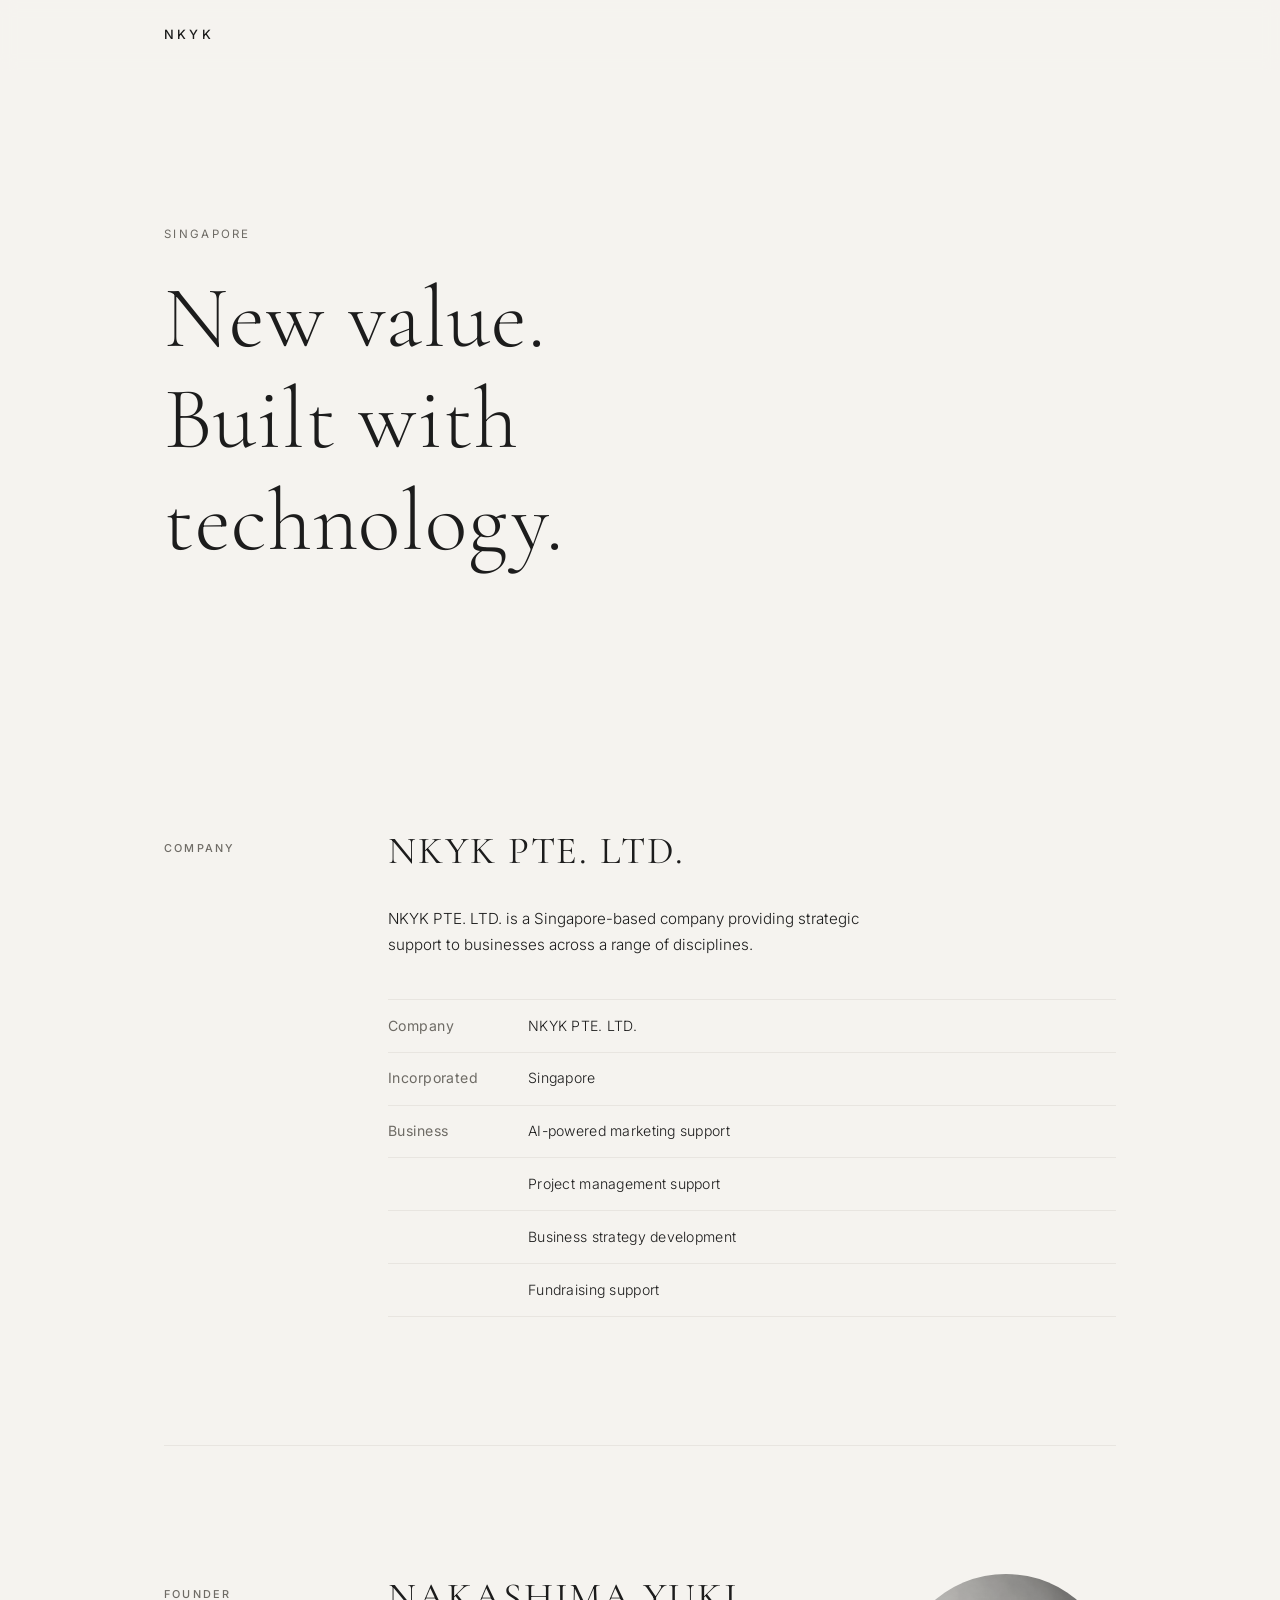
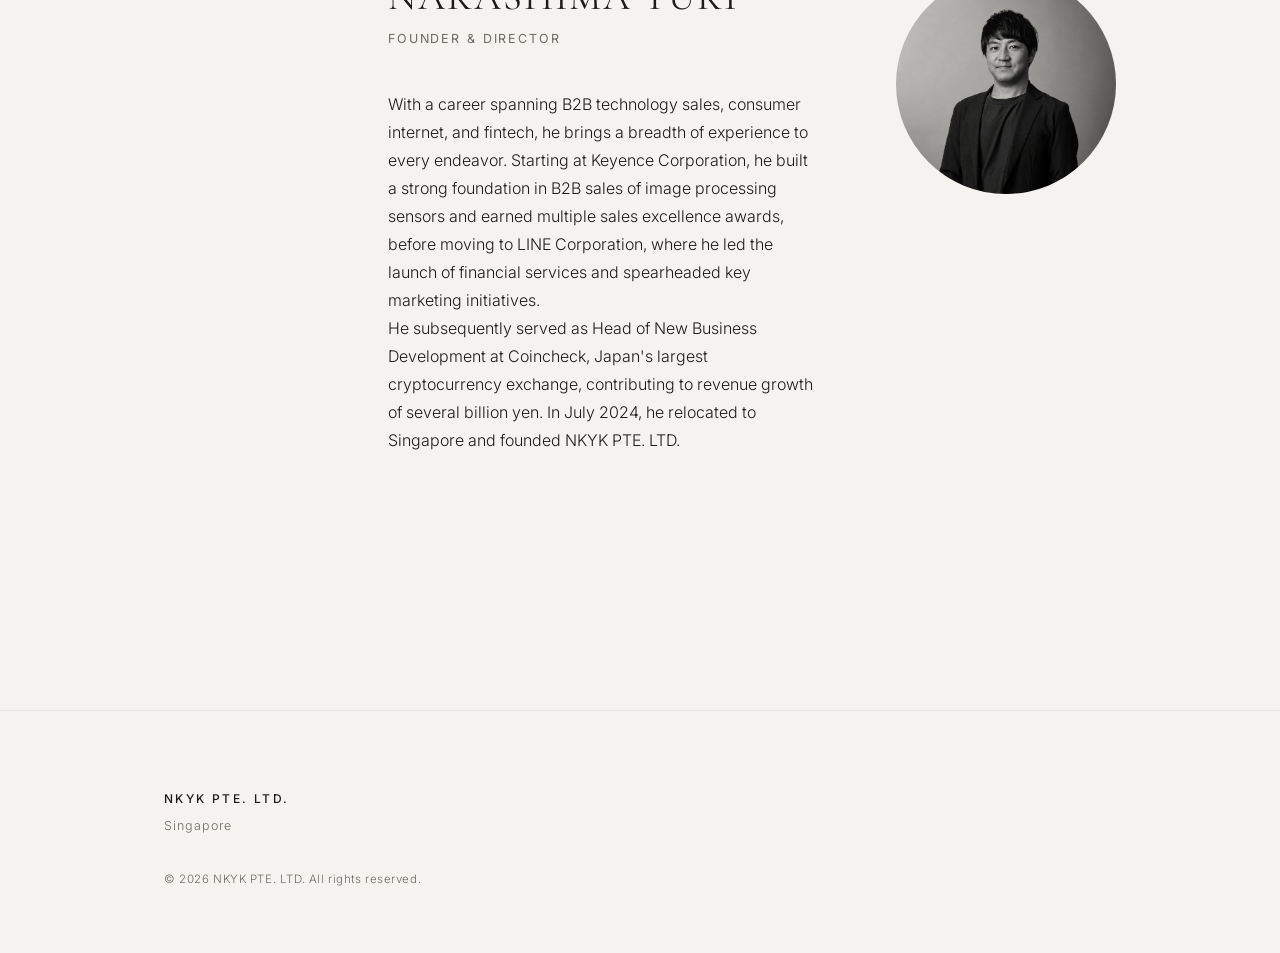
==== index.html @ d9e2cf34 "Add SEO metadata, sitemap, and robots.txt - Improve title tag for search visibility - Add canonical," ====
<!DOCTYPE html>
<html lang="en">
<head>
  <meta charset="UTF-8" />
  <meta name="viewport" content="width=device-width, initial-scale=1.0" />
  <title>NKYK PTE. LTD. | AI-Powered Business Strategy, Singapore</title>
  <meta name="description" content="NKYK PTE. LTD. is a Singapore-based firm offering AI-powered marketing support, business strategy development, project management, and fundraising support." />
  <link rel="canonical" href="https://nkyk.sg/" />

  <!-- Open Graph -->
  <meta property="og:type" content="website" />
  <meta property="og:url" content="https://nkyk.sg/" />
  <meta property="og:title" content="NKYK PTE. LTD. | AI-Powered Business Strategy, Singapore" />
  <meta property="og:description" content="NKYK PTE. LTD. is a Singapore-based firm offering AI-powered marketing support, business strategy development, project management, and fundraising support." />
  <meta property="og:image" content="https://nkyk.sg/images/profile_mono.png" />
  <meta property="og:locale" content="en_SG" />

  <!-- Twitter Card -->
  <meta name="twitter:card" content="summary_large_image" />
  <meta name="twitter:title" content="NKYK PTE. LTD. | AI-Powered Business Strategy, Singapore" />
  <meta name="twitter:description" content="NKYK PTE. LTD. is a Singapore-based firm offering AI-powered marketing support, business strategy development, project management, and fundraising support." />
  <meta name="twitter:image" content="https://nkyk.sg/images/profile_mono.png" />

  <!-- Structured Data -->
  <script type="application/ld+json">
  {
    "@context": "https://schema.org",
    "@type": "Organization",
    "name": "NKYK PTE. LTD.",
    "url": "https://nkyk.sg/",
    "logo": "https://nkyk.sg/favicon.svg",
    "description": "Singapore-based company providing AI-powered marketing support, business strategy development, project management, and fundraising support.",
    "address": {
      "@type": "PostalAddress",
      "addressCountry": "SG"
    },
    "founder": {
      "@type": "Person",
      "name": "Nakashima Yuki"
    }
  }
  </script>

  <link rel="preconnect" href="https://fonts.googleapis.com" />
  <link rel="preconnect" href="https://fonts.gstatic.com" crossorigin />
  <link href="https://fonts.googleapis.com/css2?family=Cormorant+Garamond:ital,wght@0,300;0,400;0,500;1,300;1,400&family=Inter:wght@300;400;500&display=swap" rel="stylesheet" />
  <link rel="icon" type="image/svg+xml" href="favicon.svg" />
  <link rel="stylesheet" href="style.css" />
</head>
<body>

  <!-- Header -->
  <header class="site-header">
    <div class="container">
      <span class="site-logo">NKYK</span>
    </div>
  </header>

  <!-- Hero -->
  <section class="hero">
    <div class="container">
      <p class="hero-label">Singapore</p>
      <h1 class="hero-title">New value.<br>Built with technology.</h1>
    </div>
  </section>

  <!-- Company Section -->
  <section id="company" class="section section--company">
    <div class="container section-inner">
      <div class="section-label-col">
        <span class="section-label">Company</span>
      </div>
      <div class="section-content-col">
        <h2 class="section-heading">NKYK PTE. LTD.</h2>
        <p class="section-body">
          NKYK PTE. LTD. is a Singapore-based company providing strategic support to businesses across a range of disciplines.
        </p>
        <dl class="company-details">
          <div class="detail-row">
            <dt>Company</dt>
            <dd>NKYK PTE. LTD.</dd>
          </div>
          <div class="detail-row">
            <dt>Incorporated</dt>
            <dd>Singapore</dd>
          </div>
          <div class="detail-row">
            <dt>Business</dt>
            <dd>AI-powered marketing support</dd>
          </div>
          <div class="detail-row">
            <dt></dt>
            <dd>Project management support</dd>
          </div>
          <div class="detail-row">
            <dt></dt>
            <dd>Business strategy development</dd>
          </div>
          <div class="detail-row">
            <dt></dt>
            <dd>Fundraising support</dd>
          </div>
        </dl>
      </div>
    </div>
  </section>

  <!-- Divider -->
  <div class="section-divider">
    <div class="container">
      <hr />
    </div>
  </div>

  <!-- Founder Section -->
  <section id="founder" class="section section--founder">
    <div class="container section-inner">
      <div class="section-label-col">
        <span class="section-label">Founder</span>
      </div>
      <div class="section-content-col founder-content">
        <div class="founder-text">
          <h2 class="section-heading">NAKASHIMA YUKI</h2>
          <p class="founder-title">Founder &amp; Director</p>
          <p class="career-bio">
            With a career spanning B2B technology sales, consumer internet, and fintech, he brings a breadth of experience to every endeavor. Starting at Keyence Corporation, he built a strong foundation in B2B sales of image processing sensors and earned multiple sales excellence awards, before moving to LINE Corporation, where he led the launch of financial services and spearheaded key marketing initiatives.
          </p>
          <p class="career-bio">
            He subsequently served as Head of New Business Development at Coincheck, Japan's largest cryptocurrency exchange, contributing to revenue growth of several billion yen. In July 2024, he relocated to Singapore and founded NKYK PTE. LTD.
          </p>
        </div>
        <div class="founder-photo-wrap">
          <img
            src="images/profile_mono.png"
            alt="NAKASHIMA YUKI — Founder &amp; Director, NKYK PTE. LTD."
            class="founder-photo"
            loading="lazy"
          />
        </div>
      </div>
    </div>
  </section>

  <!-- Footer -->
  <footer class="site-footer">
    <div class="container">
      <p class="footer-name">NKYK PTE. LTD.</p>
      <p class="footer-location">Singapore</p>
      <p class="footer-copy">&copy; 2026 NKYK PTE. LTD. All rights reserved.</p>
    </div>
  </footer>

</body>
</html>
---- style.css ----
/* =========================================
   NKYK Corporate Site — style.css
   Brand: Aesop × Muji × Le Labo aesthetic
   ========================================= */

/* --- Reset & Base --- */
*, *::before, *::after {
  box-sizing: border-box;
  margin: 0;
  padding: 0;
}

:root {
  --color-bg:      #F5F3EF;
  --color-text:    #1C1C1C;
  --color-accent:  #C4A882;
  --color-grege:   #E8E5E0;
  --color-muted:   #6E6B65;

  --font-serif:    'Cormorant Garamond', Georgia, serif;
  --font-sans:     'Inter', Helvetica Neue, Arial, sans-serif;

  --max-width:     1080px;
  --gutter:        clamp(1.5rem, 5vw, 4rem);
  --section-gap:   clamp(5rem, 10vw, 9rem);
}

html {
  font-size: 16px;
  scroll-behavior: smooth;
}

body {
  background-color: var(--color-bg);
  color: var(--color-text);
  font-family: var(--font-sans);
  font-weight: 300;
  line-height: 1.75;
  -webkit-font-smoothing: antialiased;
}

/* --- Container --- */
.container {
  width: 100%;
  max-width: var(--max-width);
  margin: 0 auto;
  padding: 0 var(--gutter);
}

/* =========================================
   Header
   ========================================= */
.site-header {
  position: fixed;
  top: 0;
  left: 0;
  width: 100%;
  z-index: 100;
  padding: 1.5rem 0;
  background-color: rgba(245, 243, 239, 0.92);
  backdrop-filter: blur(8px);
  -webkit-backdrop-filter: blur(8px);
  border-bottom: 1px solid transparent;
  transition: border-color 0.3s ease;
}

.site-header .container {
  display: flex;
  align-items: center;
}

.site-logo {
  font-family: var(--font-sans);
  font-size: 0.8rem;
  font-weight: 500;
  letter-spacing: 0.25em;
  text-transform: uppercase;
  color: var(--color-text);
}

/* =========================================
   Hero
   ========================================= */
.hero {
  padding-top: clamp(9rem, 18vw, 14rem);
  padding-bottom: clamp(5rem, 10vw, 9rem);
}

.hero-label {
  font-family: var(--font-sans);
  font-size: 0.72rem;
  font-weight: 400;
  letter-spacing: 0.2em;
  text-transform: uppercase;
  color: var(--color-muted);
  margin-bottom: 1.5rem;
}

.hero-title {
  font-family: var(--font-serif);
  font-size: clamp(2.8rem, 7vw, 5.5rem);
  font-weight: 300;
  line-height: 1.15;
  letter-spacing: 0.01em;
  color: var(--color-text);
  max-width: 14ch;
}

/* =========================================
   Sections — Common
   ========================================= */
.section {
  padding-top: var(--section-gap);
  padding-bottom: var(--section-gap);
}

.section-inner {
  display: grid;
  grid-template-columns: 160px 1fr;
  gap: clamp(2rem, 5vw, 5rem);
  align-items: start;
}

.section-label-col {
  padding-top: 0.25rem;
}

.section-label {
  font-family: var(--font-sans);
  font-size: 0.68rem;
  font-weight: 500;
  letter-spacing: 0.2em;
  text-transform: uppercase;
  color: var(--color-muted);
}

.section-heading {
  font-family: var(--font-serif);
  font-size: clamp(1.6rem, 3.5vw, 2.4rem);
  font-weight: 400;
  letter-spacing: 0.05em;
  line-height: 1.2;
  margin-bottom: 2rem;
}

.section-body {
  font-size: 0.95rem;
  font-weight: 300;
  color: var(--color-text);
  margin-bottom: 1.25rem;
  max-width: 56ch;
}

.section-body strong {
  font-weight: 500;
  letter-spacing: 0.04em;
}

/* =========================================
   Company Section
   ========================================= */
.mission-block {
  margin: 2.5rem 0;
  padding: 2rem 0;
  border-top: 1px solid var(--color-grege);
  border-bottom: 1px solid var(--color-grege);
}

.mission-text {
  font-family: var(--font-serif);
  font-size: clamp(1.25rem, 2.5vw, 1.7rem);
  font-weight: 300;
  font-style: italic;
  line-height: 1.5;
  color: var(--color-text);
}

.company-details {
  margin-top: 2.5rem;
  display: flex;
  flex-direction: column;
  gap: 0;
}

.detail-row {
  display: grid;
  grid-template-columns: 140px 1fr;
  padding: 0.85rem 0;
  border-bottom: 1px solid var(--color-grege);
  font-size: 0.88rem;
}

.detail-row:first-child {
  border-top: 1px solid var(--color-grege);
}

.company-details dt {
  font-weight: 400;
  color: var(--color-muted);
  letter-spacing: 0.03em;
}

.company-details dd {
  font-weight: 300;
  color: var(--color-text);
  letter-spacing: 0.02em;
}

/* =========================================
   Divider
   ========================================= */
.section-divider {
  padding: 0;
}

.section-divider hr {
  border: none;
  border-top: 1px solid var(--color-grege);
}

/* =========================================
   Founder Section
   ========================================= */
.founder-content {
  display: flex;
  gap: clamp(2.5rem, 6vw, 5rem);
  align-items: flex-start;
}

.founder-text {
  flex: 1 1 auto;
  min-width: 0;
}

.founder-title {
  font-size: 0.78rem;
  font-weight: 400;
  letter-spacing: 0.15em;
  text-transform: uppercase;
  color: var(--color-muted);
  margin-bottom: 2.5rem;
  margin-top: -1.5rem;
}

.founder-photo-wrap {
  flex: 0 0 auto;
  width: clamp(140px, 22vw, 220px);
}

.founder-photo {
  width: 100%;
  aspect-ratio: 1 / 1;
  object-fit: cover;
  display: block;
  border-radius: 50%;
  filter: grayscale(100%);
  mix-blend-mode: multiply;
}

/* Career List */
.career-list {
  list-style: none;
  display: flex;
  flex-direction: column;
  gap: 0;
}

.career-list li {
  display: flex;
  flex-direction: column;
  padding: 1.1rem 0;
  border-bottom: 1px solid var(--color-grege);
  gap: 0.3rem;
}

.career-list li:first-child {
  border-top: 1px solid var(--color-grege);
}

.career-company {
  font-family: var(--font-sans);
  font-size: 0.82rem;
  font-weight: 500;
  letter-spacing: 0.06em;
  color: var(--color-text);
}

.career-desc {
  font-size: 0.88rem;
  font-weight: 300;
  color: var(--color-muted);
  line-height: 1.65;
  max-width: 52ch;
}

/* =========================================
   Footer
   ========================================= */
.site-footer {
  margin-top: var(--section-gap);
  padding: clamp(3rem, 6vw, 5rem) 0 clamp(2.5rem, 5vw, 4rem);
  border-top: 1px solid var(--color-grege);
}

.footer-name {
  font-family: var(--font-sans);
  font-size: 0.75rem;
  font-weight: 500;
  letter-spacing: 0.2em;
  text-transform: uppercase;
  color: var(--color-text);
  margin-bottom: 0.4rem;
}

.footer-location {
  font-size: 0.78rem;
  font-weight: 300;
  color: var(--color-muted);
  letter-spacing: 0.08em;
  margin-bottom: 2rem;
}

.footer-copy {
  font-size: 0.72rem;
  font-weight: 300;
  color: var(--color-muted);
  letter-spacing: 0.05em;
}

/* =========================================
   Responsive — Tablet
   ========================================= */
@media (max-width: 768px) {
  .section-inner {
    grid-template-columns: 1fr;
    gap: 1.5rem;
  }

  .section-label-col {
    padding-top: 0;
  }

  .founder-content {
    flex-direction: column-reverse;
    gap: 2rem;
  }

  .founder-photo-wrap {
    width: clamp(100px, 40vw, 160px);
  }

  .detail-row {
    grid-template-columns: 110px 1fr;
  }
}

/* =========================================
   Responsive — Mobile
   ========================================= */
@media (max-width: 480px) {
  .hero-title {
    font-size: clamp(2.2rem, 9vw, 3rem);
  }

  .detail-row {
    grid-template-columns: 1fr;
    gap: 0.15rem;
  }

  .company-details dt {
    font-size: 0.72rem;
    text-transform: uppercase;
    letter-spacing: 0.1em;
    margin-bottom: 0.1rem;
  }

  .founder-title {
    margin-top: -1rem;
    margin-bottom: 2rem;
  }
}
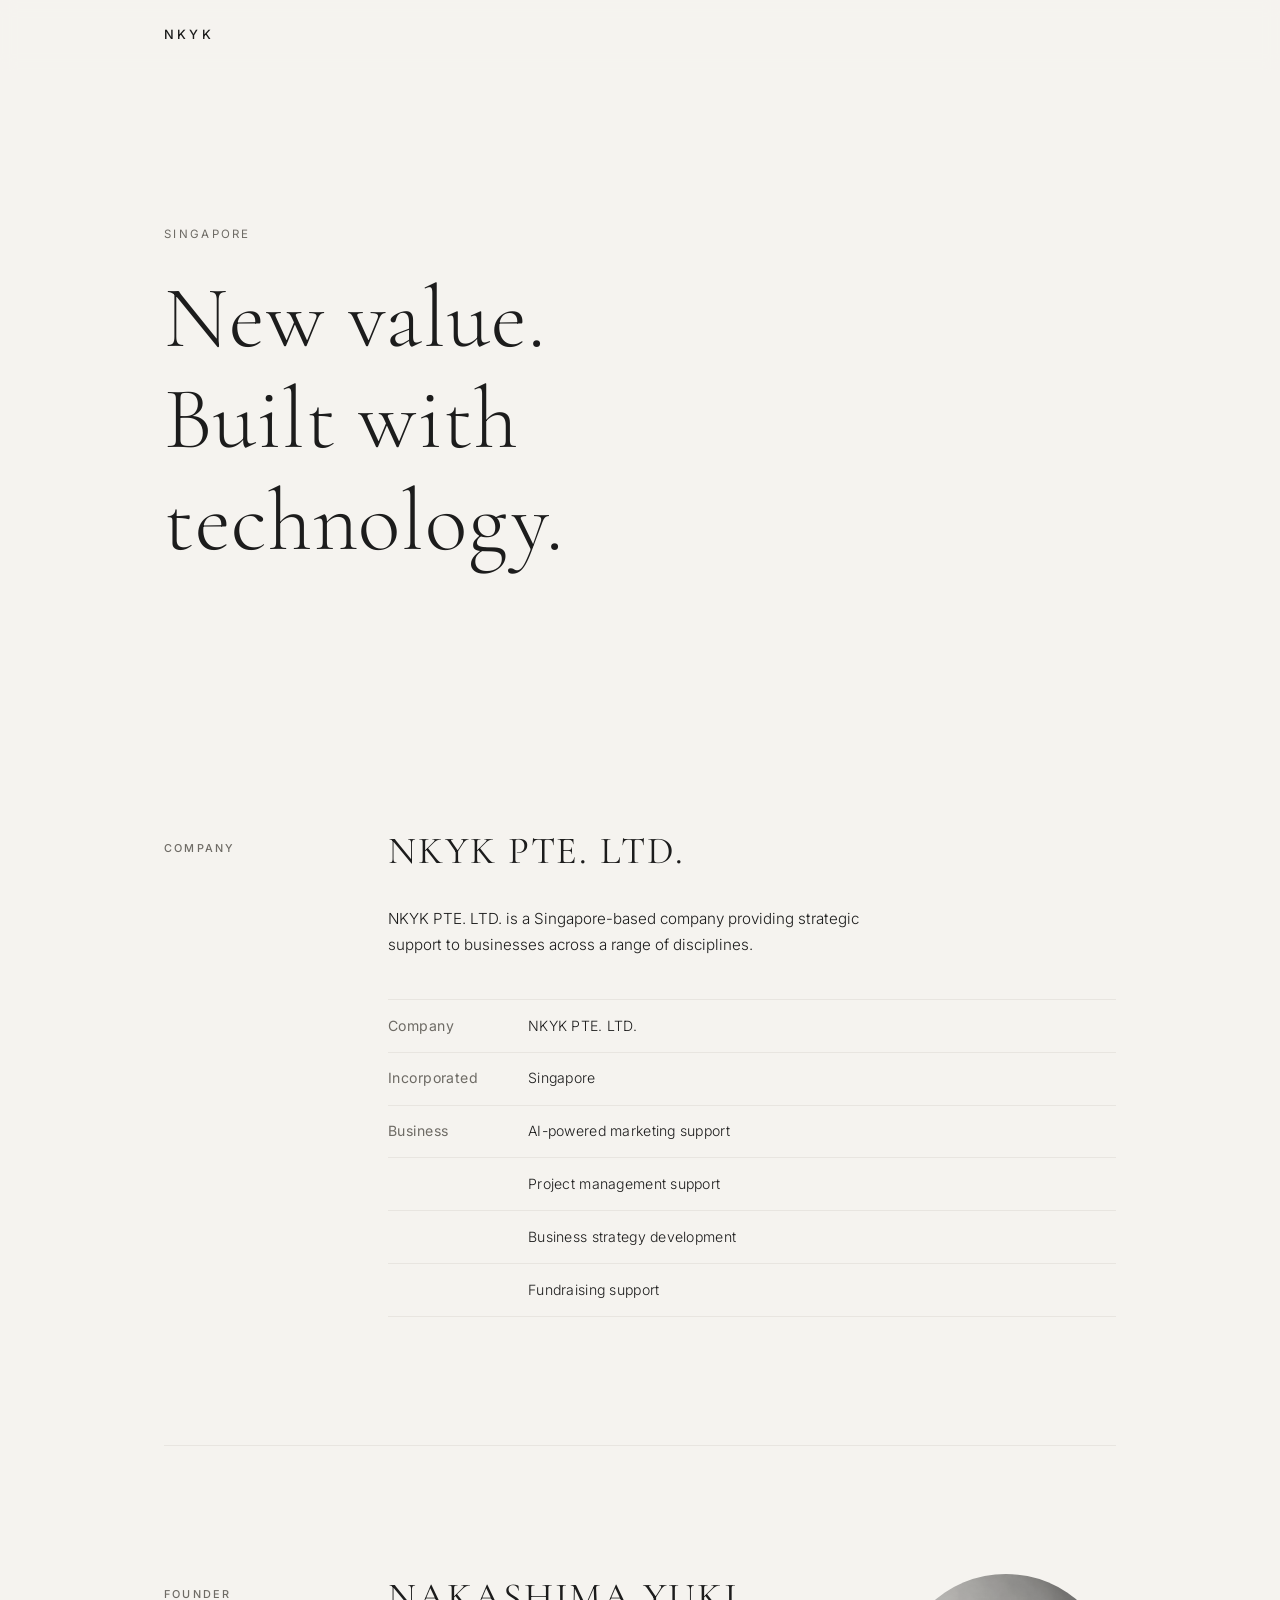
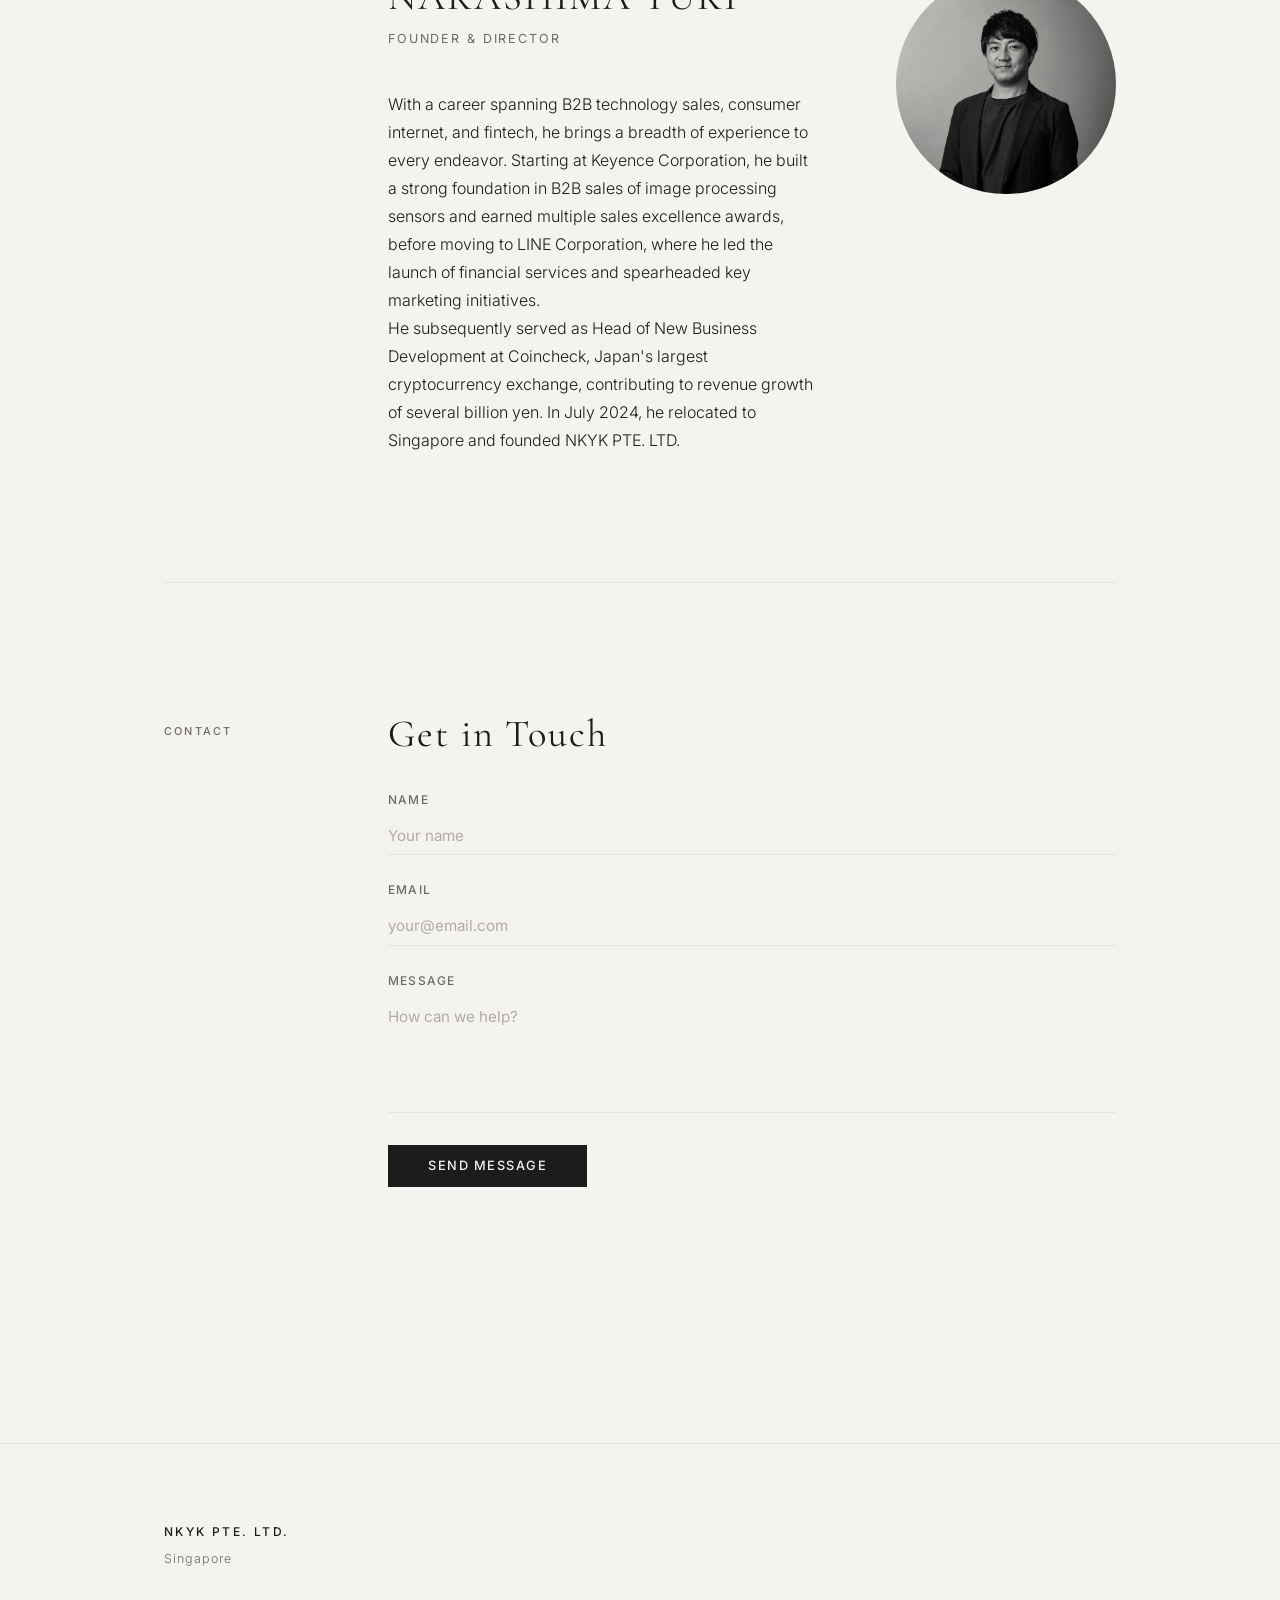
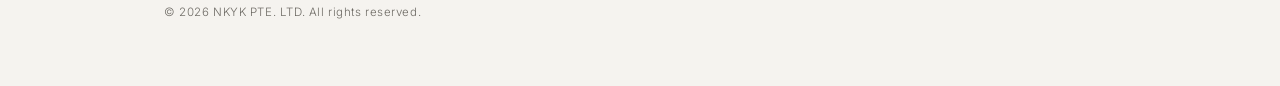
==== commit d63805e4: "Add contact form with Web3Forms integration Co-Authored-By: Claude Sonnet 4.6 <noreply@anthropic.com" ====
--- a/index.html
+++ b/index.html
@@ -141,6 +141,44 @@
     </div>
   </section>
 
+  <!-- Divider -->
+  <div class="section-divider">
+    <div class="container">
+      <hr />
+    </div>
+  </div>
+
+  <!-- Contact Section -->
+  <section id="contact" class="section section--contact">
+    <div class="container section-inner">
+      <div class="section-label-col">
+        <span class="section-label">Contact</span>
+      </div>
+      <div class="section-content-col">
+        <h2 class="section-heading">Get in Touch</h2>
+        <form id="contact-form" action="https://api.web3forms.com/submit" method="POST">
+          <input type="hidden" name="access_key" value="63dbfe44-0f31-4d3d-bdb3-8f10ce371911" />
+          <input type="hidden" name="subject" value="New enquiry from nkyk.sg" />
+          <input type="hidden" name="redirect" value="https://nkyk.sg/?sent=true" />
+          <div class="form-group">
+            <label for="name">Name</label>
+            <input type="text" id="name" name="name" required placeholder="Your name" />
+          </div>
+          <div class="form-group">
+            <label for="email">Email</label>
+            <input type="email" id="email" name="email" required placeholder="your@email.com" />
+          </div>
+          <div class="form-group">
+            <label for="message">Message</label>
+            <textarea id="message" name="message" required rows="5" placeholder="How can we help?"></textarea>
+          </div>
+          <button type="submit" class="form-submit">Send Message</button>
+          <p id="form-success" class="form-success" style="display:none;">Thank you. We will be in touch shortly.</p>
+        </form>
+      </div>
+    </div>
+  </section>
+
   <!-- Footer -->
   <footer class="site-footer">
     <div class="container">
@@ -150,5 +188,17 @@
     </div>
   </footer>
 
+  <script>
+    const form = document.getElementById('contact-form');
+    form.addEventListener('submit', async function(e) {
+      e.preventDefault();
+      const data = new FormData(form);
+      const res = await fetch('https://api.web3forms.com/submit', { method: 'POST', body: data });
+      if (res.ok) {
+        form.reset();
+        document.getElementById('form-success').style.display = 'block';
+      }
+    });
+  </script>
 </body>
 </html>
--- a/style.css
+++ b/style.css
@@ -355,6 +355,77 @@
 }
 
 /* =========================================
+   Contact Form
+   ========================================= */
+.section--contact .form-group {
+  display: flex;
+  flex-direction: column;
+  gap: 0.4rem;
+  margin-bottom: 1.5rem;
+}
+
+.section--contact label {
+  font-family: var(--font-sans);
+  font-size: 0.75rem;
+  font-weight: 500;
+  letter-spacing: 0.1em;
+  text-transform: uppercase;
+  color: var(--color-muted);
+}
+
+.section--contact input,
+.section--contact textarea {
+  background: transparent;
+  border: none;
+  border-bottom: 1px solid var(--color-grege);
+  padding: 0.6rem 0;
+  font-family: var(--font-sans);
+  font-size: 0.95rem;
+  color: var(--color-text);
+  outline: none;
+  transition: border-color 0.2s;
+  width: 100%;
+  resize: none;
+}
+
+.section--contact input::placeholder,
+.section--contact textarea::placeholder {
+  color: #b0aca5;
+}
+
+.section--contact input:focus,
+.section--contact textarea:focus {
+  border-bottom-color: var(--color-accent);
+}
+
+.form-submit {
+  margin-top: 0.5rem;
+  background: var(--color-text);
+  color: var(--color-bg);
+  border: none;
+  padding: 0.85rem 2.5rem;
+  font-family: var(--font-sans);
+  font-size: 0.8rem;
+  font-weight: 500;
+  letter-spacing: 0.12em;
+  text-transform: uppercase;
+  cursor: pointer;
+  transition: background 0.2s, color 0.2s;
+}
+
+.form-submit:hover {
+  background: var(--color-accent);
+  color: #fff;
+}
+
+.form-success {
+  margin-top: 1.2rem;
+  font-family: var(--font-sans);
+  font-size: 0.9rem;
+  color: var(--color-muted);
+}
+
+/* =========================================
    Responsive — Mobile
    ========================================= */
 @media (max-width: 480px) {
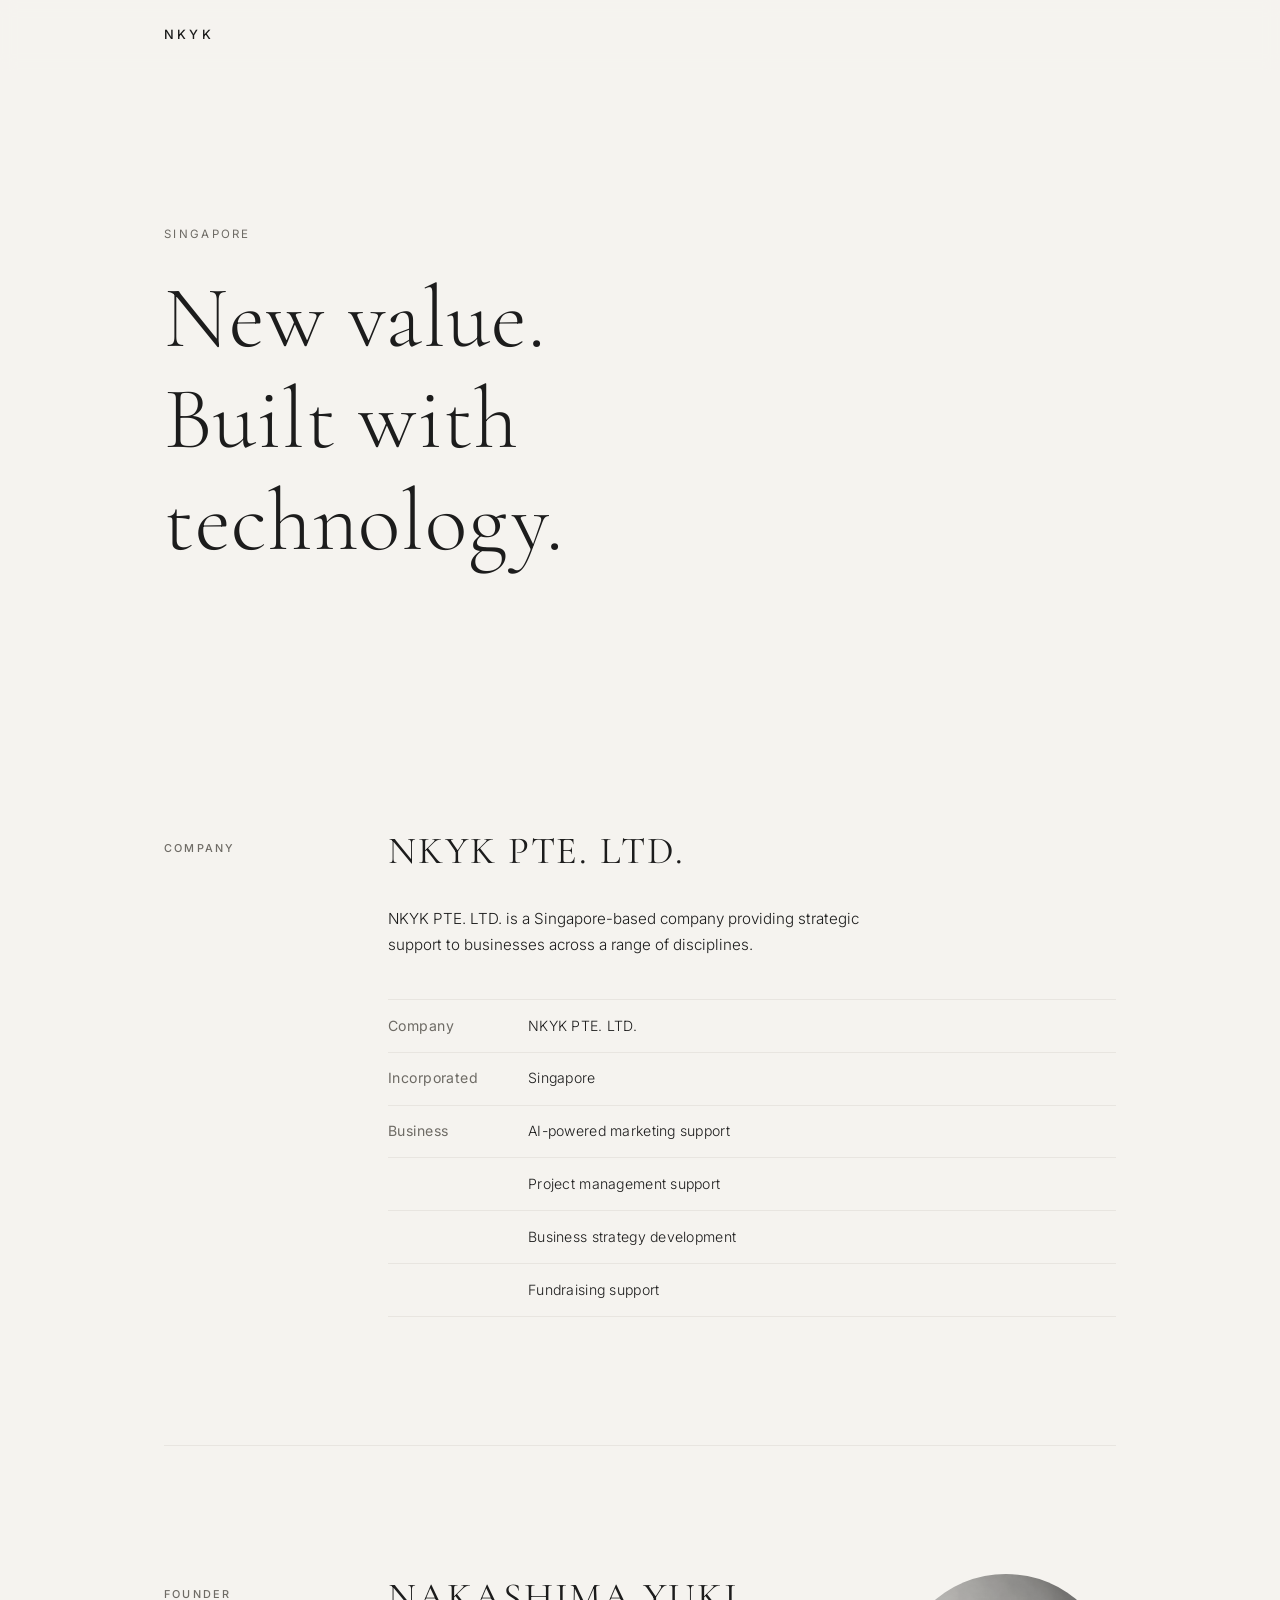
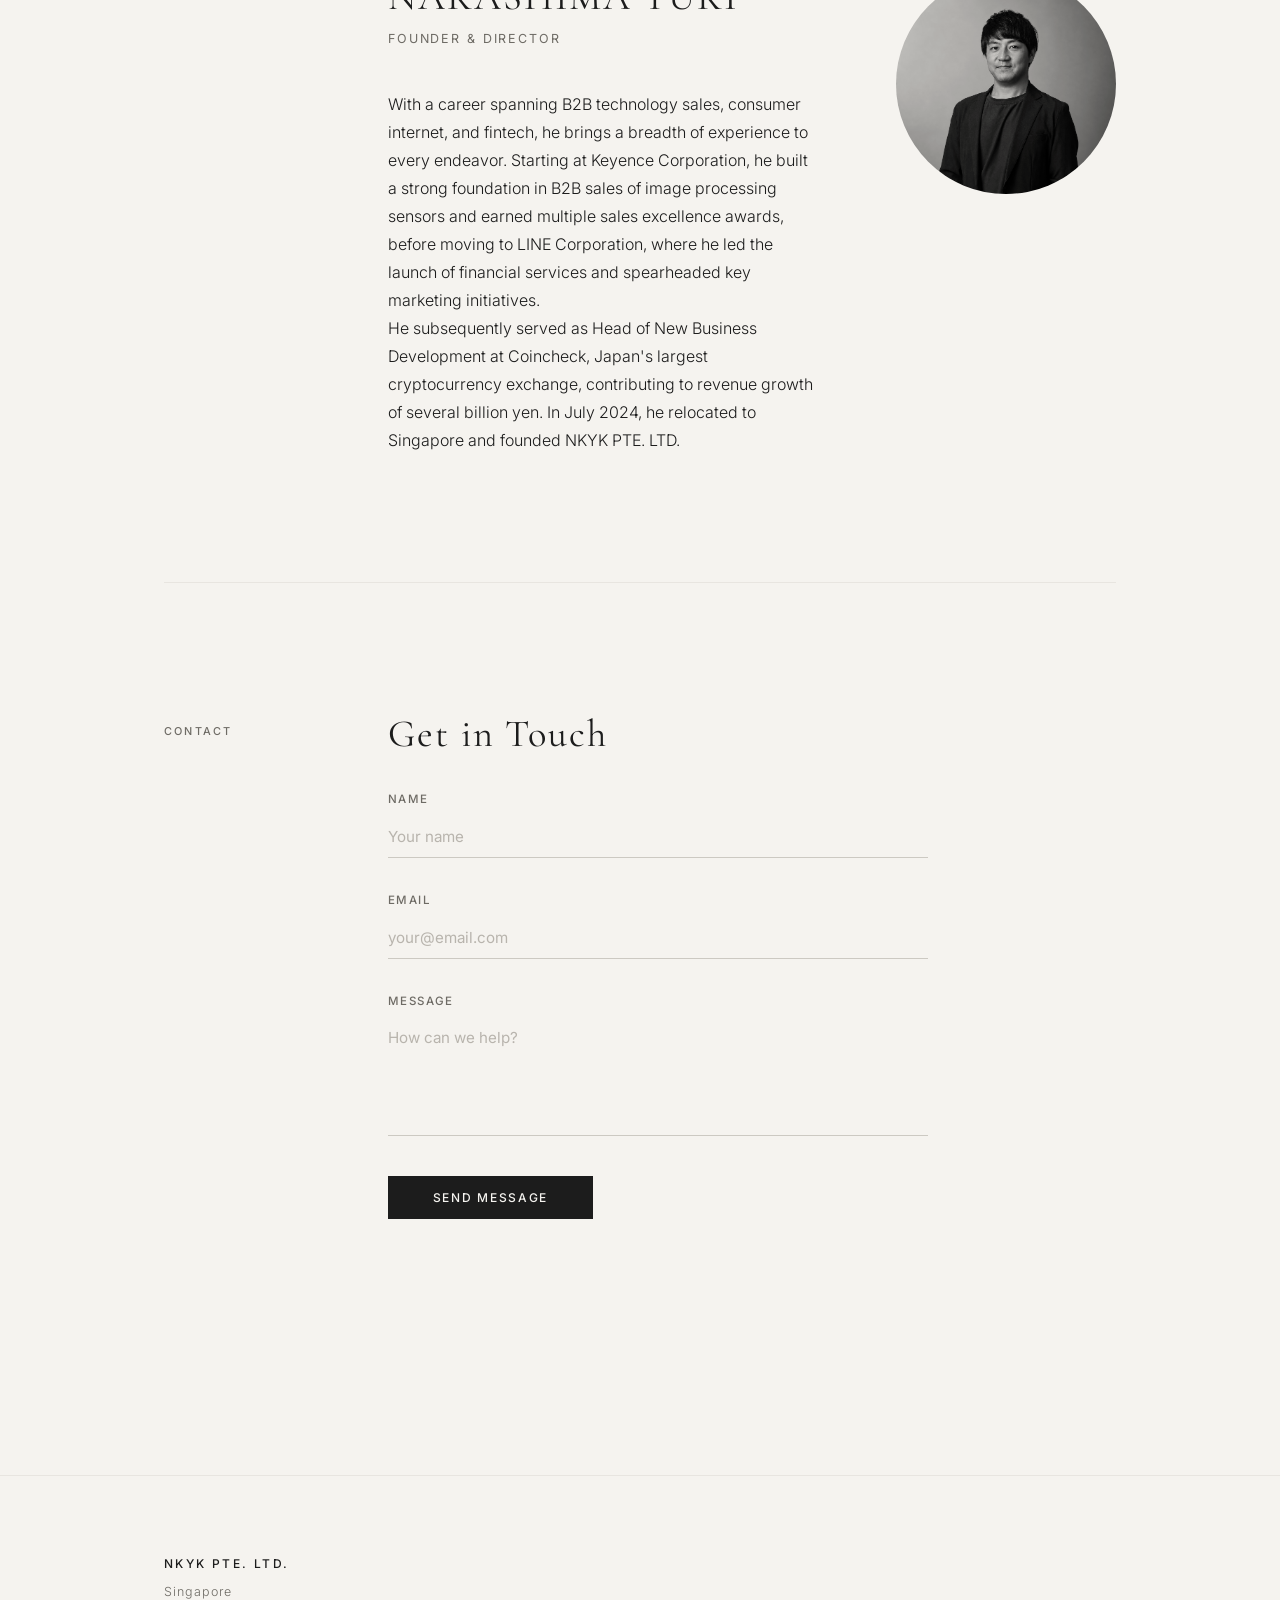
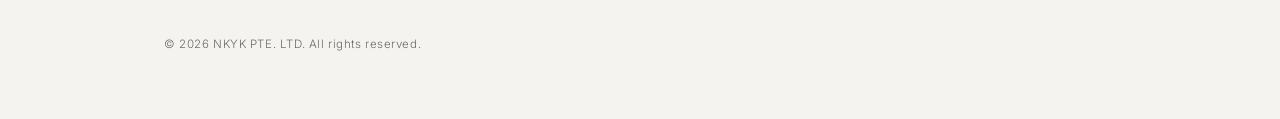
==== commit 1d0b919c: "Improve contact form submission UX - Remove redirect that caused page navigation - Show "Sending…" s" ====
--- a/index.html
+++ b/index.html
@@ -159,7 +159,6 @@
         <form id="contact-form" action="https://api.web3forms.com/submit" method="POST">
           <input type="hidden" name="access_key" value="63dbfe44-0f31-4d3d-bdb3-8f10ce371911" />
           <input type="hidden" name="subject" value="New enquiry from nkyk.sg" />
-          <input type="hidden" name="redirect" value="https://nkyk.sg/?sent=true" />
           <div class="form-group">
             <label for="name">Name</label>
             <input type="text" id="name" name="name" required placeholder="Your name" />
@@ -172,7 +171,7 @@
             <label for="message">Message</label>
             <textarea id="message" name="message" required rows="5" placeholder="How can we help?"></textarea>
           </div>
-          <button type="submit" class="form-submit">Send Message</button>
+          <button type="submit" class="form-submit" id="form-btn">Send Message</button>
           <p id="form-success" class="form-success" style="display:none;">Thank you. We will be in touch shortly.</p>
         </form>
       </div>
@@ -190,13 +189,31 @@
 
   <script>
     const form = document.getElementById('contact-form');
+    const btn  = document.getElementById('form-btn');
+
     form.addEventListener('submit', async function(e) {
       e.preventDefault();
-      const data = new FormData(form);
-      const res = await fetch('https://api.web3forms.com/submit', { method: 'POST', body: data });
-      if (res.ok) {
-        form.reset();
-        document.getElementById('form-success').style.display = 'block';
+      btn.disabled = true;
+      btn.textContent = 'Sending…';
+
+      try {
+        const res = await fetch('https://api.web3forms.com/submit', {
+          method: 'POST',
+          body: new FormData(form)
+        });
+        if (res.ok) {
+          form.reset();
+          btn.style.display = 'none';
+          document.getElementById('form-success').style.display = 'block';
+        } else {
+          btn.textContent = 'Send Message';
+          btn.disabled = false;
+          alert('Something went wrong. Please try again.');
+        }
+      } catch {
+        btn.textContent = 'Send Message';
+        btn.disabled = false;
+        alert('Something went wrong. Please try again.');
       }
     });
   </script>
--- a/style.css
+++ b/style.css
@@ -357,72 +357,89 @@
 /* =========================================
    Contact Form
    ========================================= */
-.section--contact .form-group {
-  display: flex;
-  flex-direction: column;
-  gap: 0.4rem;
-  margin-bottom: 1.5rem;
-}
-
-.section--contact label {
-  font-family: var(--font-sans);
-  font-size: 0.75rem;
-  font-weight: 500;
-  letter-spacing: 0.1em;
-  text-transform: uppercase;
-  color: var(--color-muted);
-}
-
-.section--contact input,
-.section--contact textarea {
+#contact-form {
+  width: 100%;
+  max-width: 540px;
+}
+
+#contact-form .form-group {
+  display: block;
+  margin-bottom: 2rem;
+}
+
+#contact-form label {
+  display: block;
+  font-family: var(--font-sans);
+  font-size: 0.72rem;
+  font-weight: 500;
+  letter-spacing: 0.12em;
+  text-transform: uppercase;
+  color: var(--color-muted);
+  margin-bottom: 0.6rem;
+}
+
+#contact-form input[type="text"],
+#contact-form input[type="email"],
+#contact-form textarea {
+  display: block;
+  width: 100%;
   background: transparent;
   border: none;
-  border-bottom: 1px solid var(--color-grege);
-  padding: 0.6rem 0;
+  border-bottom: 1px solid #ccc9c2;
+  padding: 0.5rem 0 0.7rem;
   font-family: var(--font-sans);
   font-size: 0.95rem;
   color: var(--color-text);
   outline: none;
-  transition: border-color 0.2s;
-  width: 100%;
+  transition: border-color 0.25s;
   resize: none;
-}
-
-.section--contact input::placeholder,
-.section--contact textarea::placeholder {
-  color: #b0aca5;
-}
-
-.section--contact input:focus,
-.section--contact textarea:focus {
+  -webkit-appearance: none;
+  appearance: none;
+  border-radius: 0;
+}
+
+#contact-form input[type="text"]::placeholder,
+#contact-form input[type="email"]::placeholder,
+#contact-form textarea::placeholder {
+  color: #b8b4ad;
+}
+
+#contact-form input[type="text"]:focus,
+#contact-form input[type="email"]:focus,
+#contact-form textarea:focus {
   border-bottom-color: var(--color-accent);
 }
 
 .form-submit {
+  display: inline-block;
   margin-top: 0.5rem;
   background: var(--color-text);
   color: var(--color-bg);
   border: none;
-  padding: 0.85rem 2.5rem;
-  font-family: var(--font-sans);
-  font-size: 0.8rem;
-  font-weight: 500;
-  letter-spacing: 0.12em;
+  padding: 0.9rem 2.8rem;
+  font-family: var(--font-sans);
+  font-size: 0.75rem;
+  font-weight: 500;
+  letter-spacing: 0.14em;
   text-transform: uppercase;
   cursor: pointer;
-  transition: background 0.2s, color 0.2s;
+  transition: background 0.2s;
+  -webkit-appearance: none;
+  appearance: none;
+  border-radius: 0;
 }
 
 .form-submit:hover {
   background: var(--color-accent);
-  color: #fff;
 }
 
 .form-success {
-  margin-top: 1.2rem;
-  font-family: var(--font-sans);
-  font-size: 0.9rem;
-  color: var(--color-muted);
+  display: none;
+  margin-top: 1.4rem;
+  font-family: var(--font-sans);
+  font-size: 0.88rem;
+  color: var(--color-muted);
+  letter-spacing: 0.03em;
 }
 
 /* =========================================
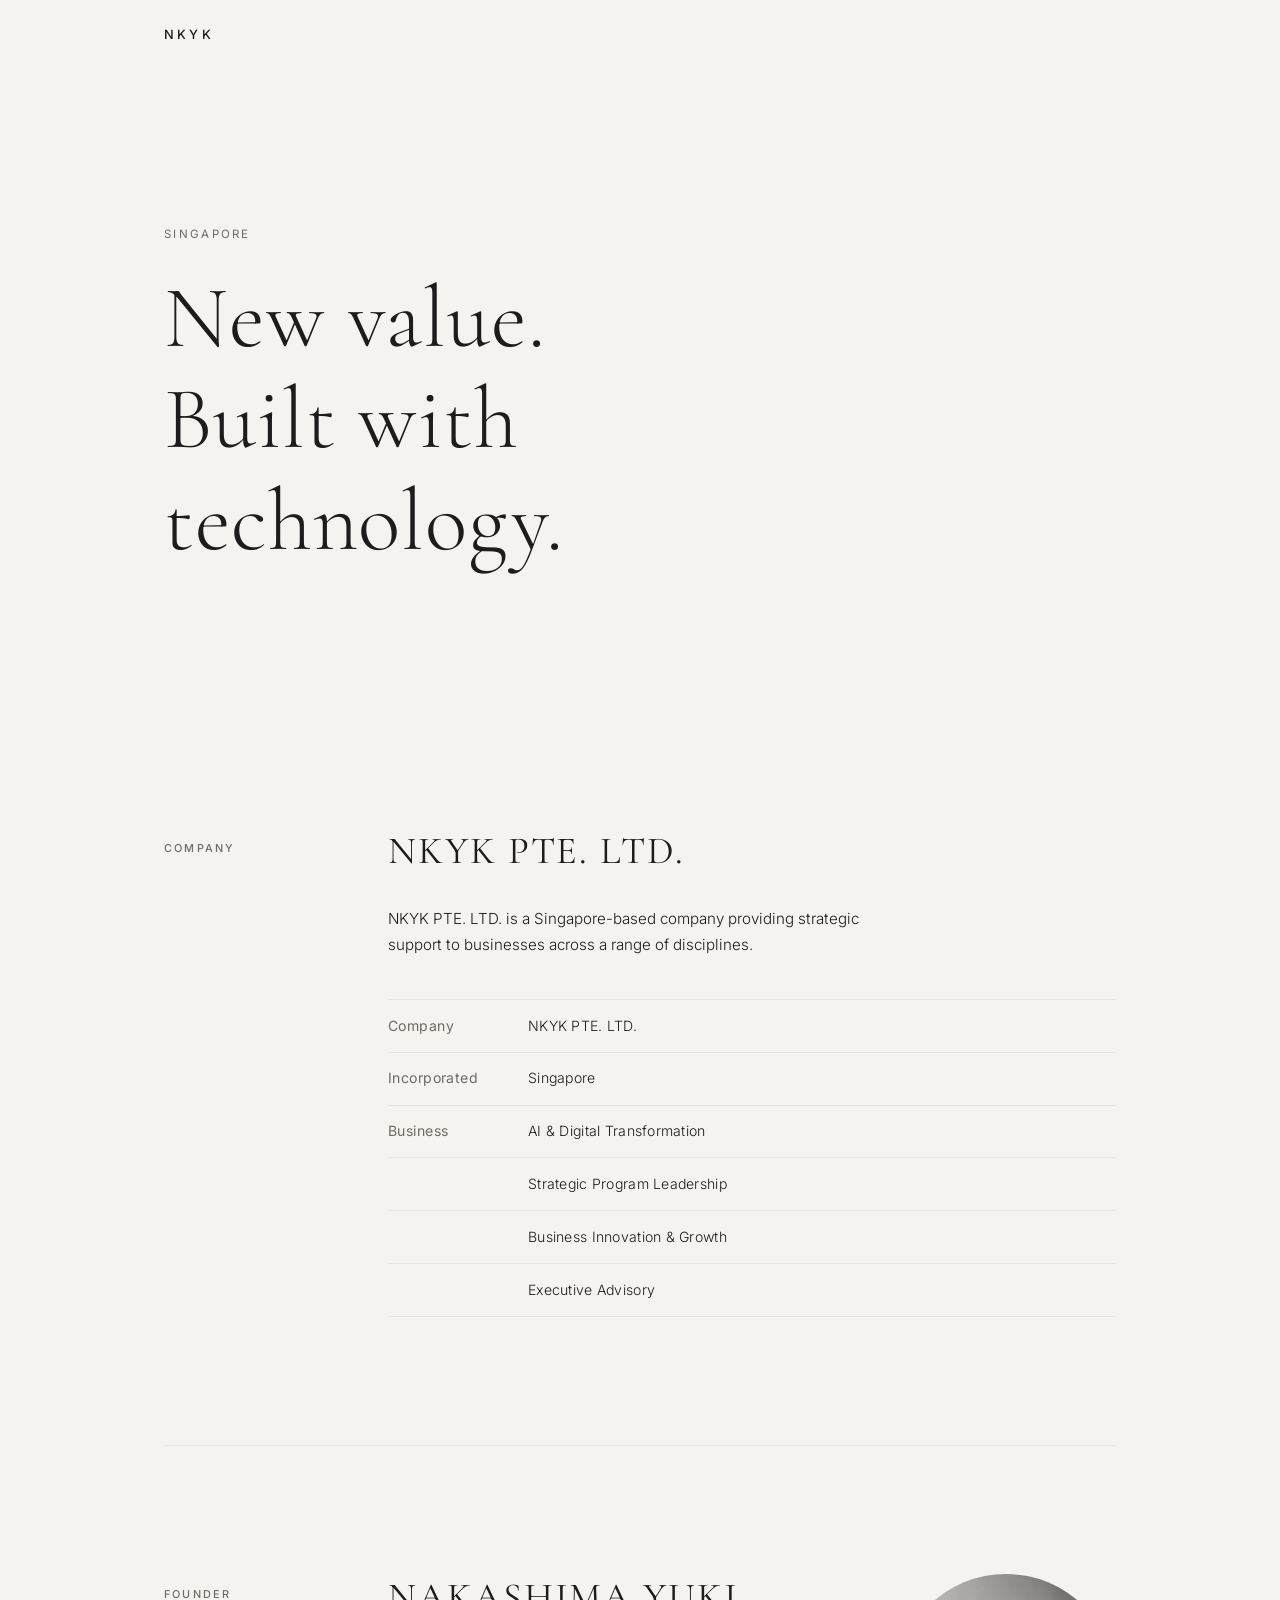
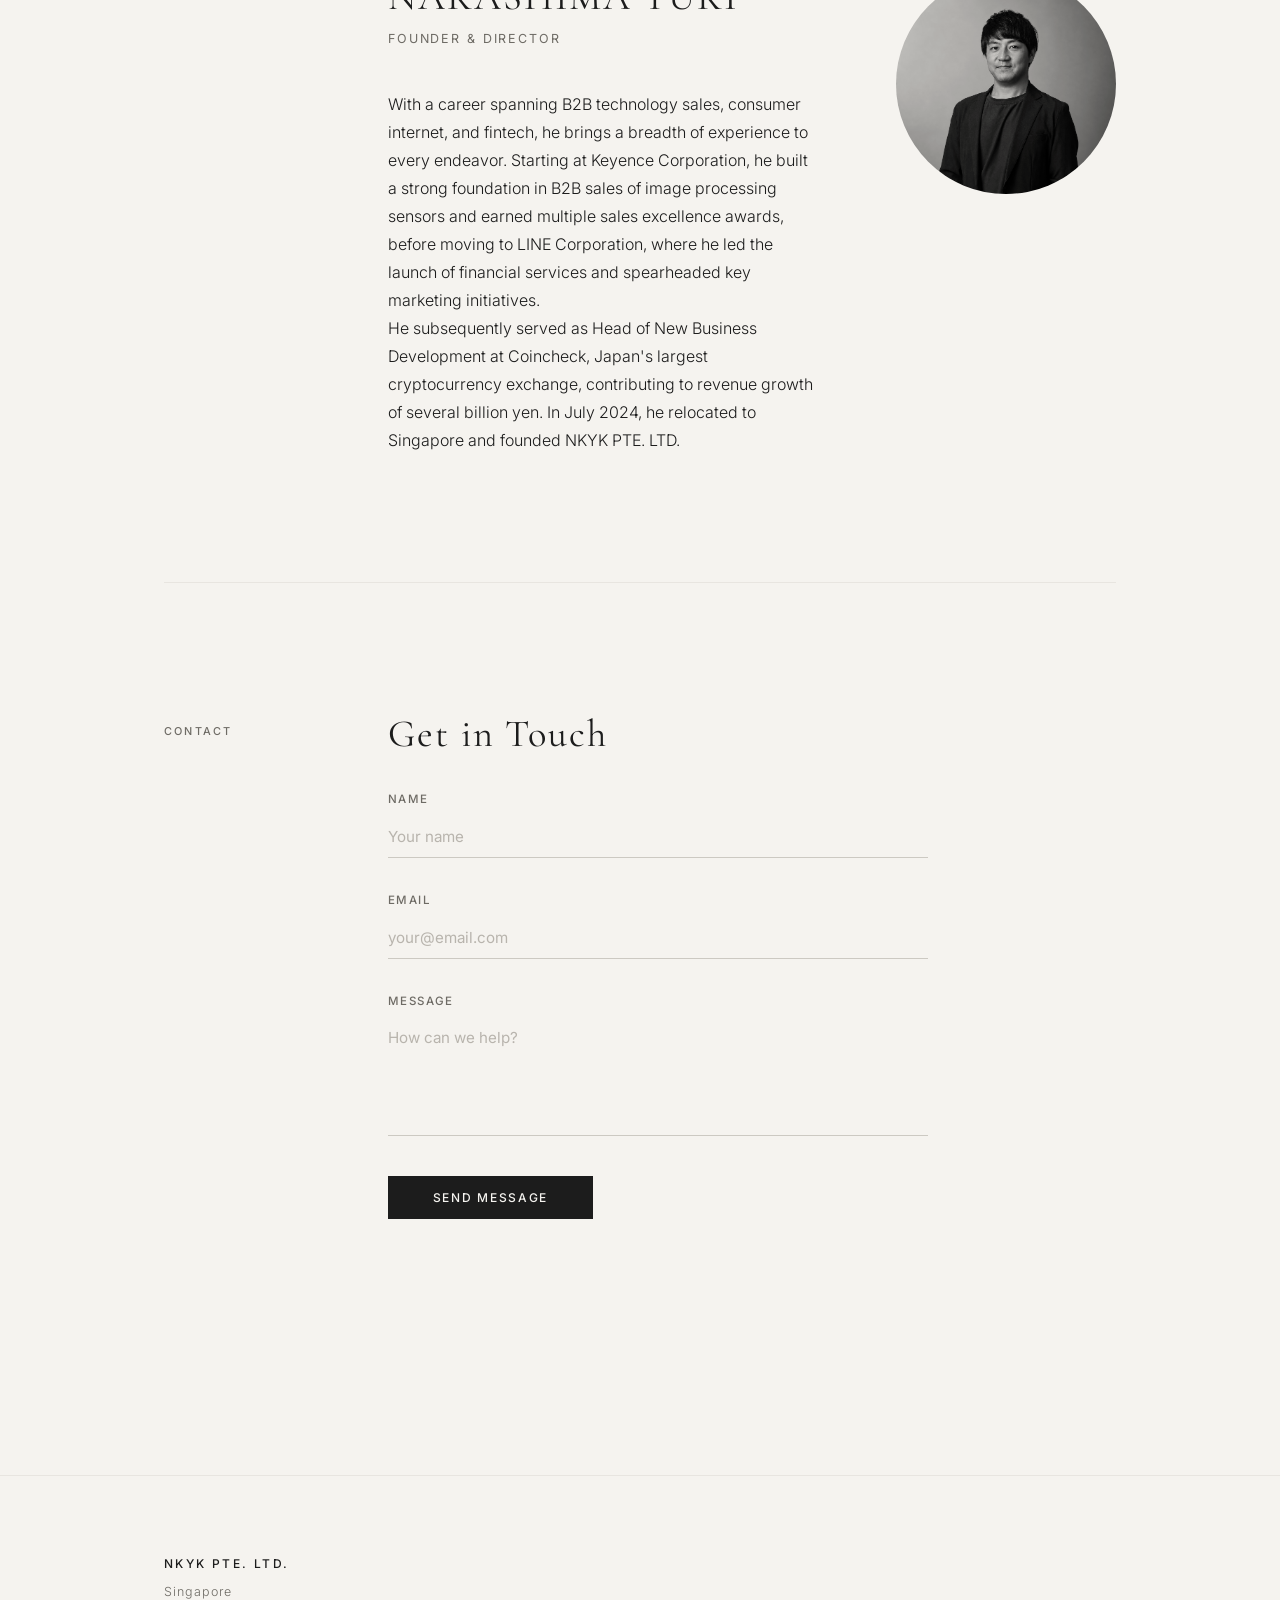
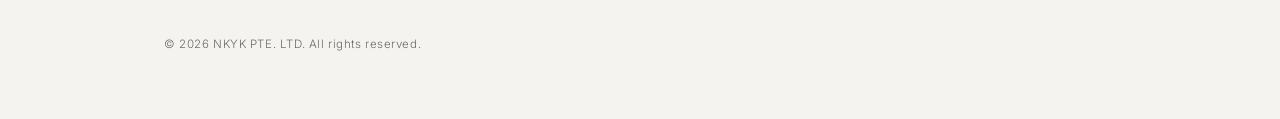
==== commit 981162e3: "Update business description on company page Co-Authored-By: Claude Sonnet 4.6 <noreply@anthropic.com" ====
--- a/index.html
+++ b/index.html
@@ -4,21 +4,21 @@
   <meta charset="UTF-8" />
   <meta name="viewport" content="width=device-width, initial-scale=1.0" />
   <title>NKYK PTE. LTD. | AI-Powered Business Strategy, Singapore</title>
-  <meta name="description" content="NKYK PTE. LTD. is a Singapore-based firm offering AI-powered marketing support, business strategy development, project management, and fundraising support." />
+  <meta name="description" content="NKYK PTE. LTD. is a Singapore-based firm offering AI &amp; Digital Transformation, Strategic Program Leadership, Business Innovation &amp; Growth, and Executive Advisory." />
   <link rel="canonical" href="https://nkyk.sg/" />
 
   <!-- Open Graph -->
   <meta property="og:type" content="website" />
   <meta property="og:url" content="https://nkyk.sg/" />
   <meta property="og:title" content="NKYK PTE. LTD. | AI-Powered Business Strategy, Singapore" />
-  <meta property="og:description" content="NKYK PTE. LTD. is a Singapore-based firm offering AI-powered marketing support, business strategy development, project management, and fundraising support." />
+  <meta property="og:description" content="NKYK PTE. LTD. is a Singapore-based firm offering AI &amp; Digital Transformation, Strategic Program Leadership, Business Innovation &amp; Growth, and Executive Advisory." />
   <meta property="og:image" content="https://nkyk.sg/images/profile_mono.png" />
   <meta property="og:locale" content="en_SG" />
 
   <!-- Twitter Card -->
   <meta name="twitter:card" content="summary_large_image" />
   <meta name="twitter:title" content="NKYK PTE. LTD. | AI-Powered Business Strategy, Singapore" />
-  <meta name="twitter:description" content="NKYK PTE. LTD. is a Singapore-based firm offering AI-powered marketing support, business strategy development, project management, and fundraising support." />
+  <meta name="twitter:description" content="NKYK PTE. LTD. is a Singapore-based firm offering AI &amp; Digital Transformation, Strategic Program Leadership, Business Innovation &amp; Growth, and Executive Advisory." />
   <meta name="twitter:image" content="https://nkyk.sg/images/profile_mono.png" />
 
   <!-- Structured Data -->
@@ -29,7 +29,7 @@
     "name": "NKYK PTE. LTD.",
     "url": "https://nkyk.sg/",
     "logo": "https://nkyk.sg/favicon.svg",
-    "description": "Singapore-based company providing AI-powered marketing support, business strategy development, project management, and fundraising support.",
+    "description": "Singapore-based company providing AI & Digital Transformation, Strategic Program Leadership, Business Innovation & Growth, and Executive Advisory.",
     "address": {
       "@type": "PostalAddress",
       "addressCountry": "SG"
@@ -86,19 +86,19 @@
           </div>
           <div class="detail-row">
             <dt>Business</dt>
-            <dd>AI-powered marketing support</dd>
+            <dd>AI &amp; Digital Transformation</dd>
           </div>
           <div class="detail-row">
             <dt></dt>
-            <dd>Project management support</dd>
+            <dd>Strategic Program Leadership</dd>
           </div>
           <div class="detail-row">
             <dt></dt>
-            <dd>Business strategy development</dd>
+            <dd>Business Innovation &amp; Growth</dd>
           </div>
           <div class="detail-row">
             <dt></dt>
-            <dd>Fundraising support</dd>
+            <dd>Executive Advisory</dd>
           </div>
         </dl>
       </div>
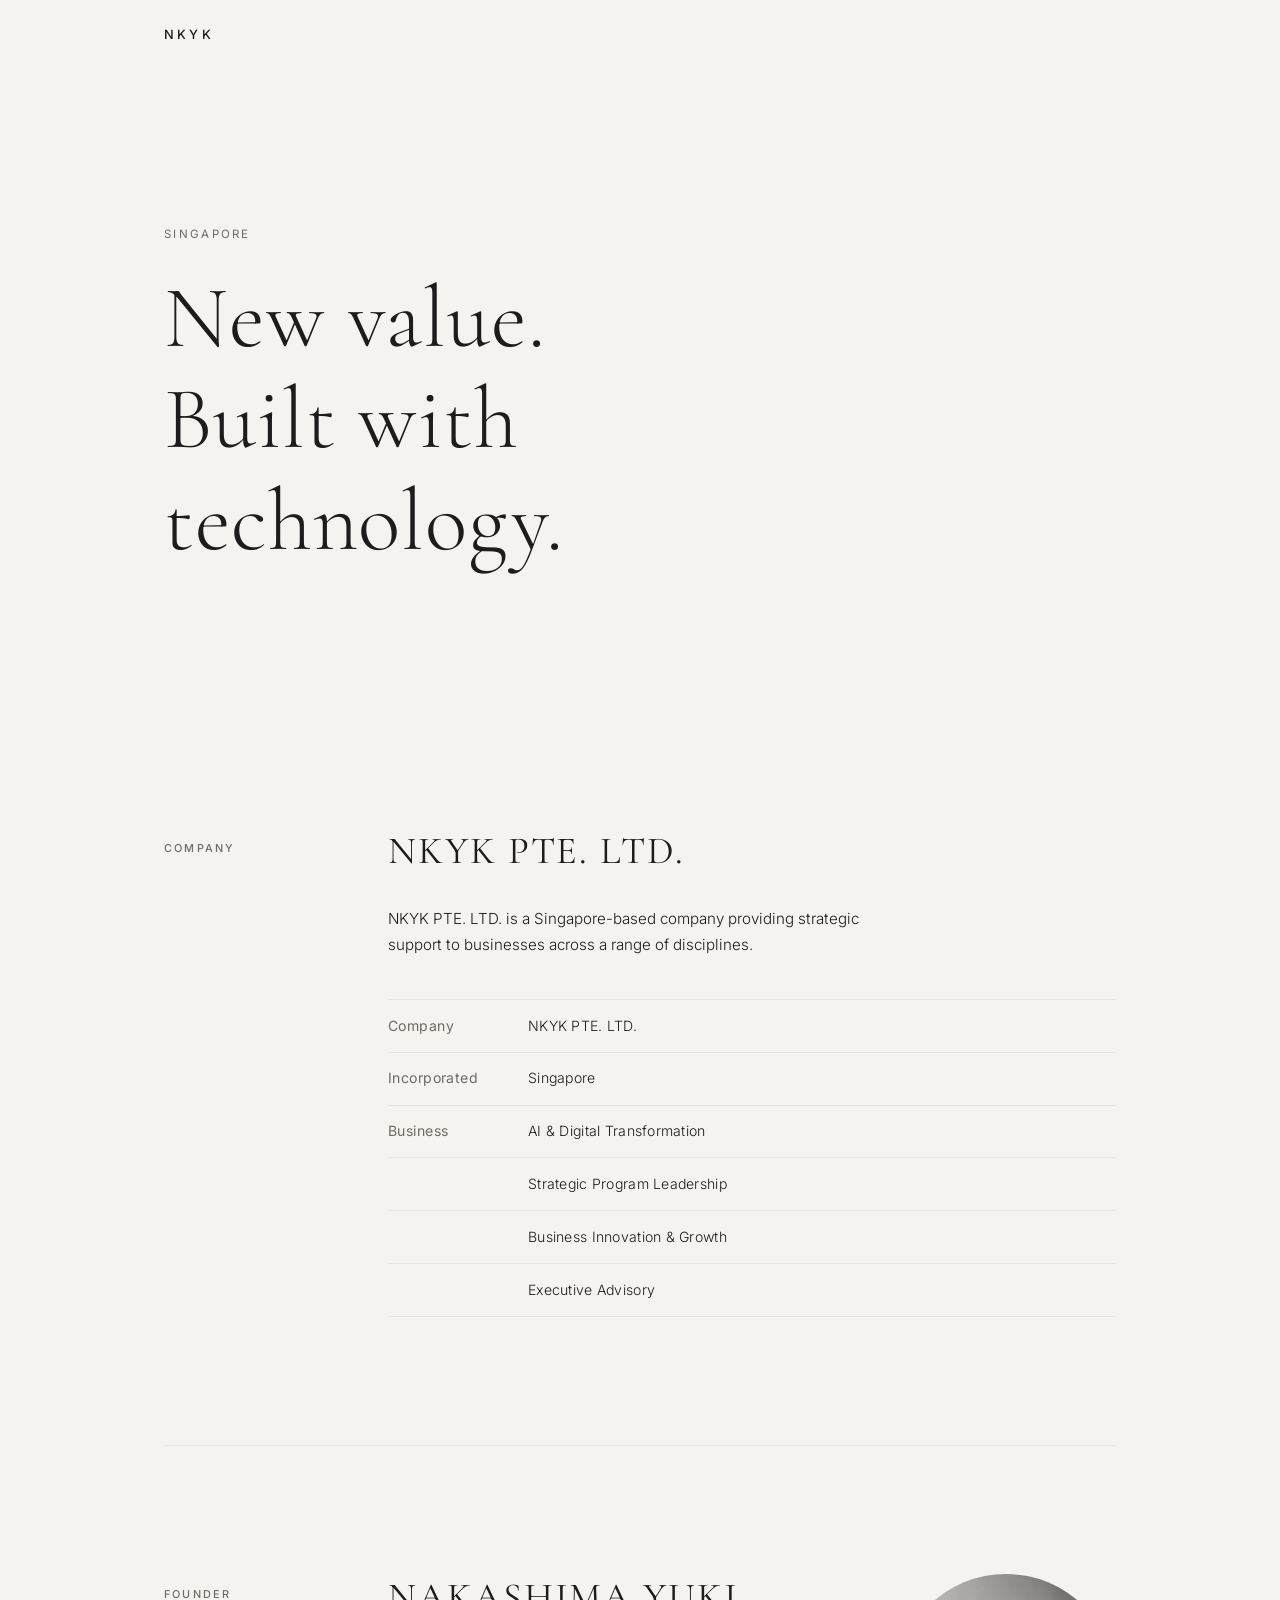
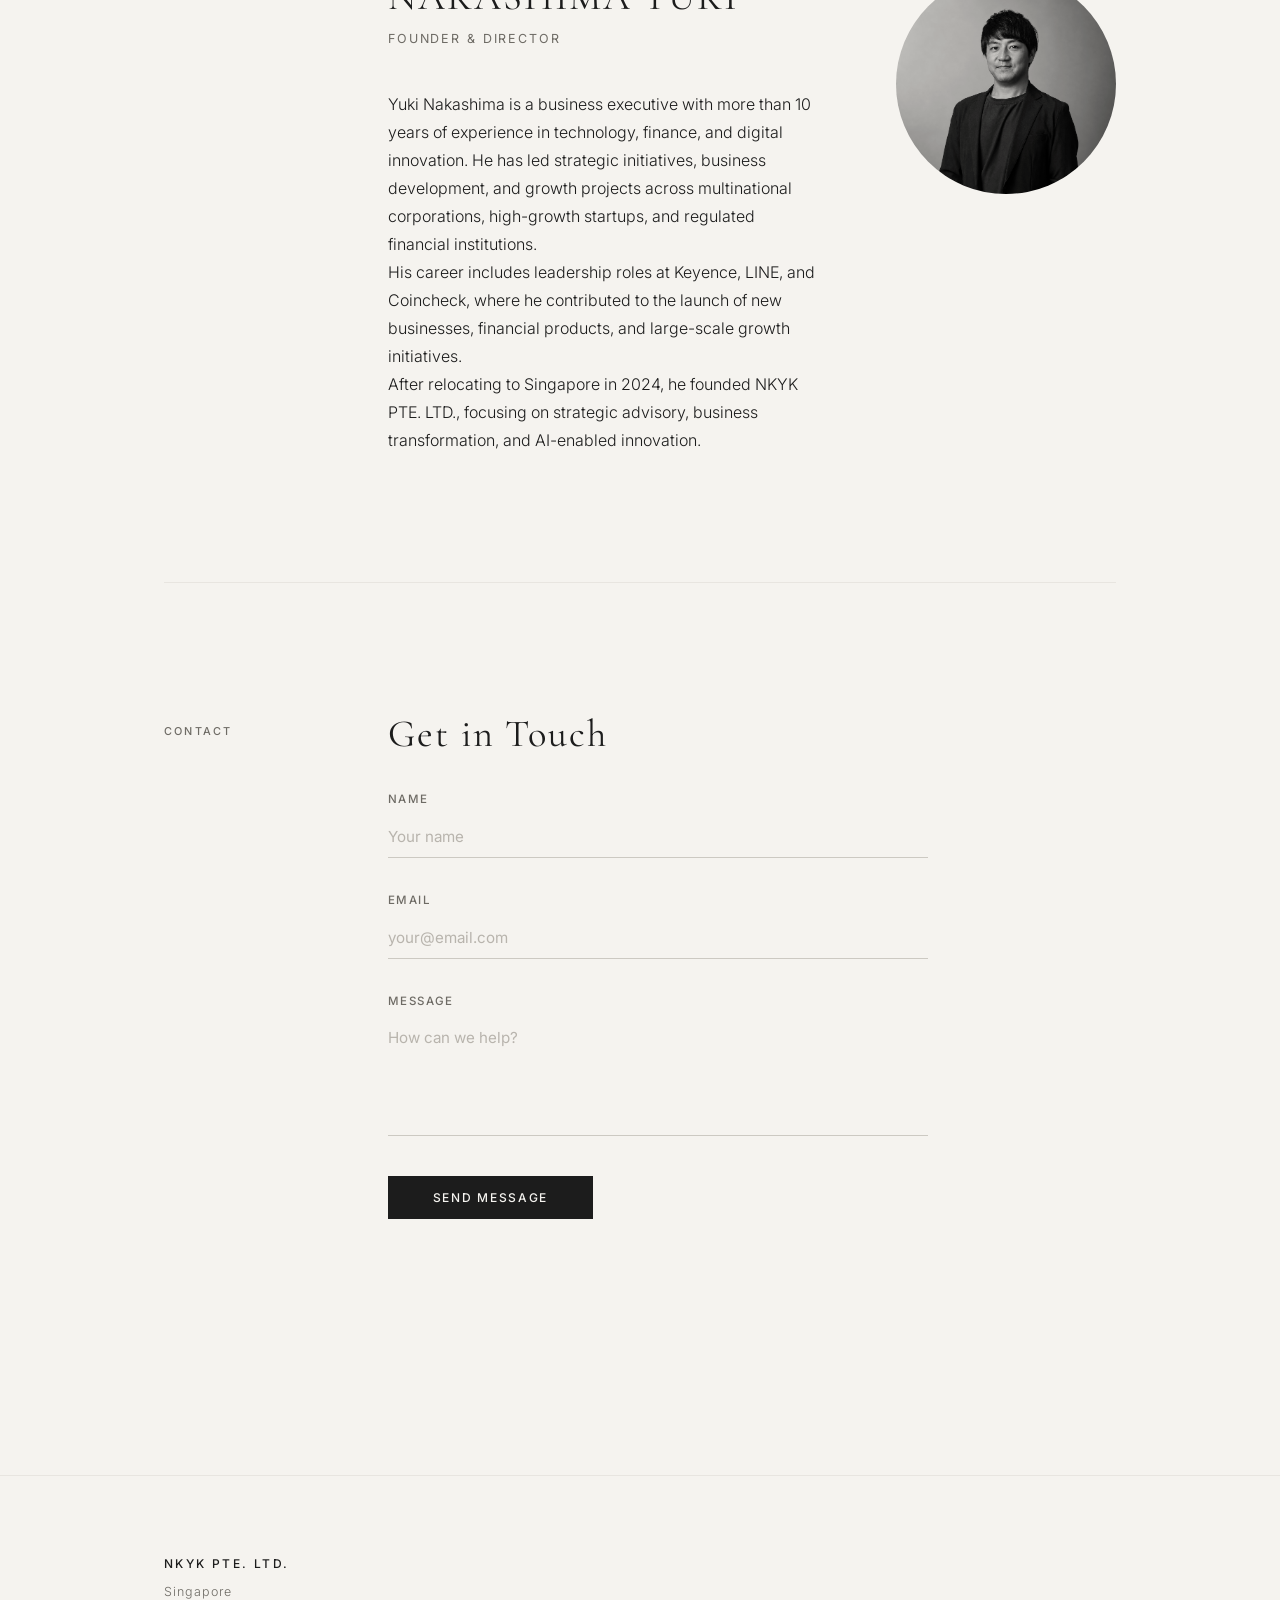
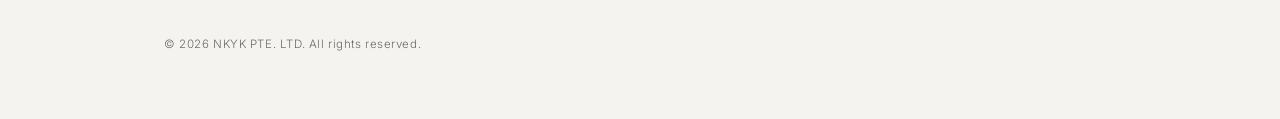
==== commit 099ae48c: "Update founder biography Co-Authored-By: Claude Sonnet 4.6 <noreply@anthropic.com>" ====
--- a/index.html
+++ b/index.html
@@ -123,10 +123,13 @@
           <h2 class="section-heading">NAKASHIMA YUKI</h2>
           <p class="founder-title">Founder &amp; Director</p>
           <p class="career-bio">
-            With a career spanning B2B technology sales, consumer internet, and fintech, he brings a breadth of experience to every endeavor. Starting at Keyence Corporation, he built a strong foundation in B2B sales of image processing sensors and earned multiple sales excellence awards, before moving to LINE Corporation, where he led the launch of financial services and spearheaded key marketing initiatives.
+            Yuki Nakashima is a business executive with more than 10 years of experience in technology, finance, and digital innovation. He has led strategic initiatives, business development, and growth projects across multinational corporations, high-growth startups, and regulated financial institutions.
           </p>
           <p class="career-bio">
-            He subsequently served as Head of New Business Development at Coincheck, Japan's largest cryptocurrency exchange, contributing to revenue growth of several billion yen. In July 2024, he relocated to Singapore and founded NKYK PTE. LTD.
+            His career includes leadership roles at Keyence, LINE, and Coincheck, where he contributed to the launch of new businesses, financial products, and large-scale growth initiatives.
+          </p>
+          <p class="career-bio">
+            After relocating to Singapore in 2024, he founded NKYK PTE. LTD., focusing on strategic advisory, business transformation, and AI-enabled innovation.
           </p>
         </div>
         <div class="founder-photo-wrap">
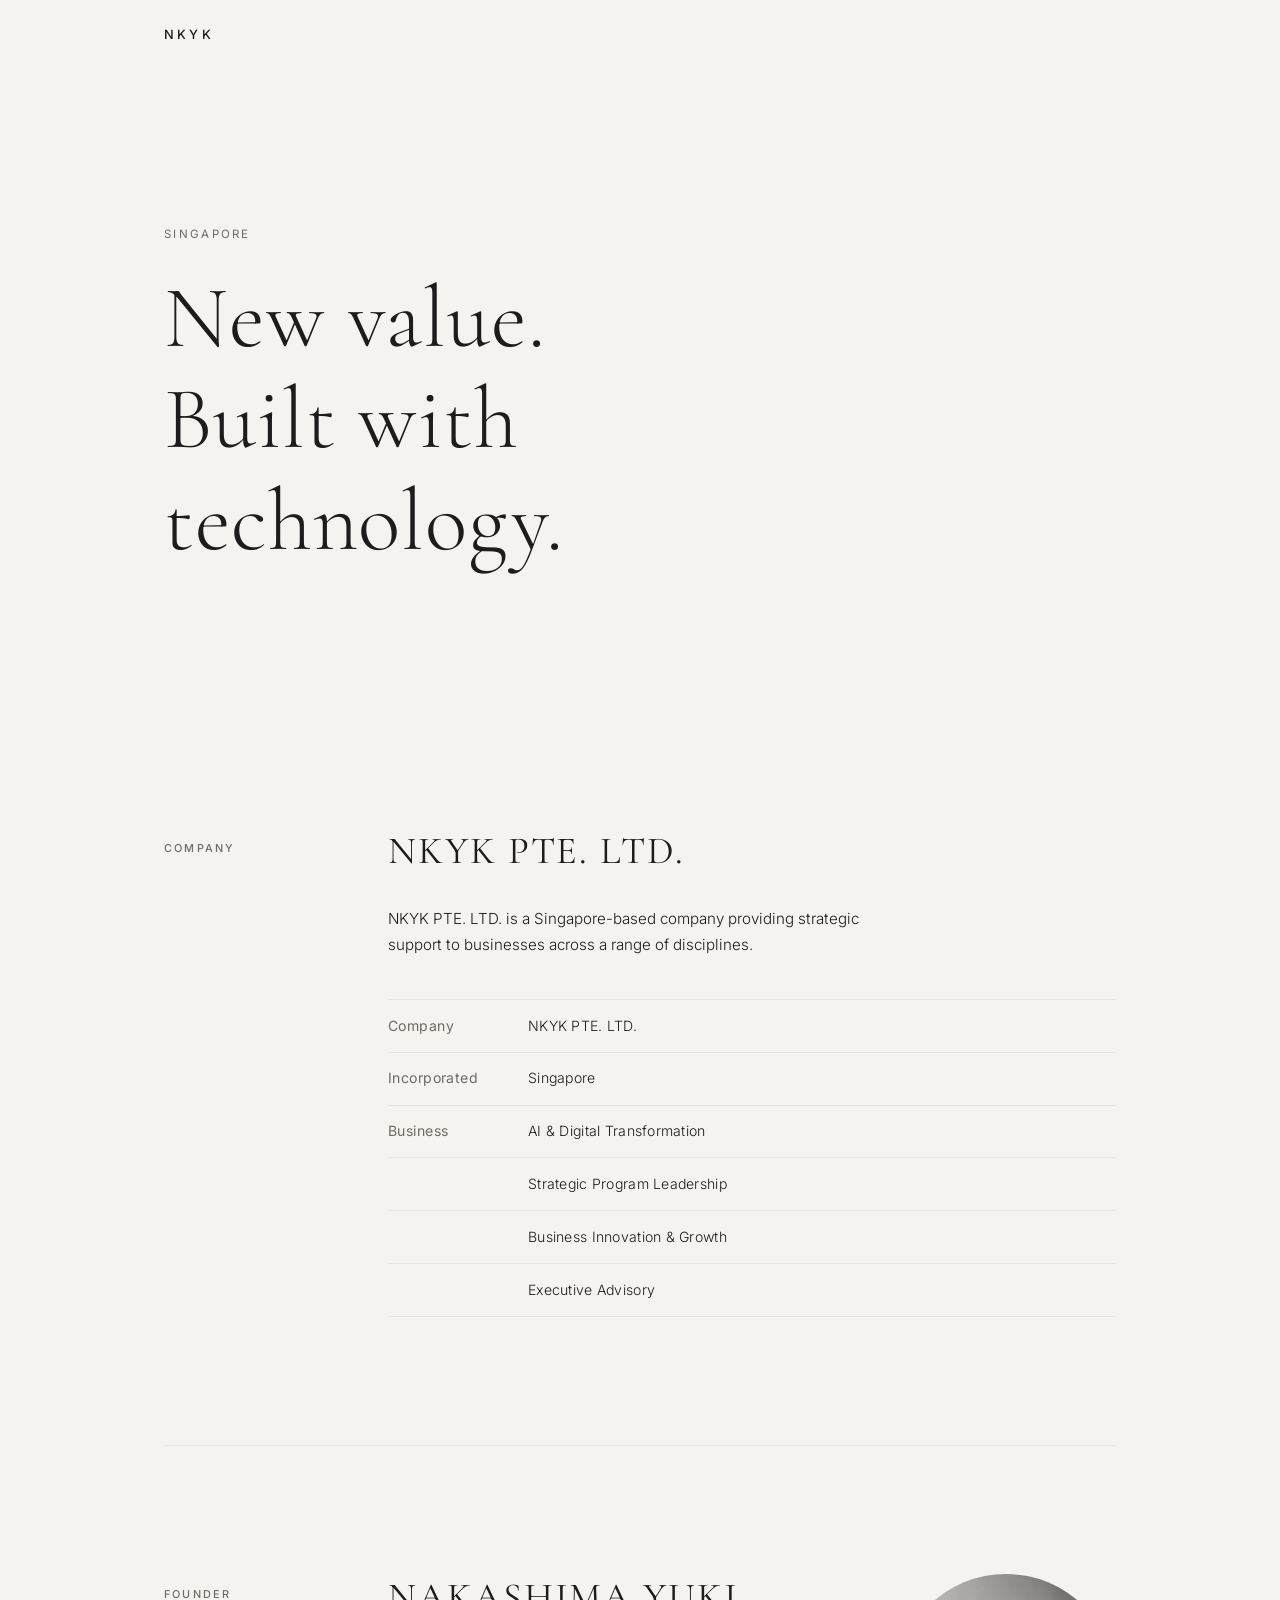
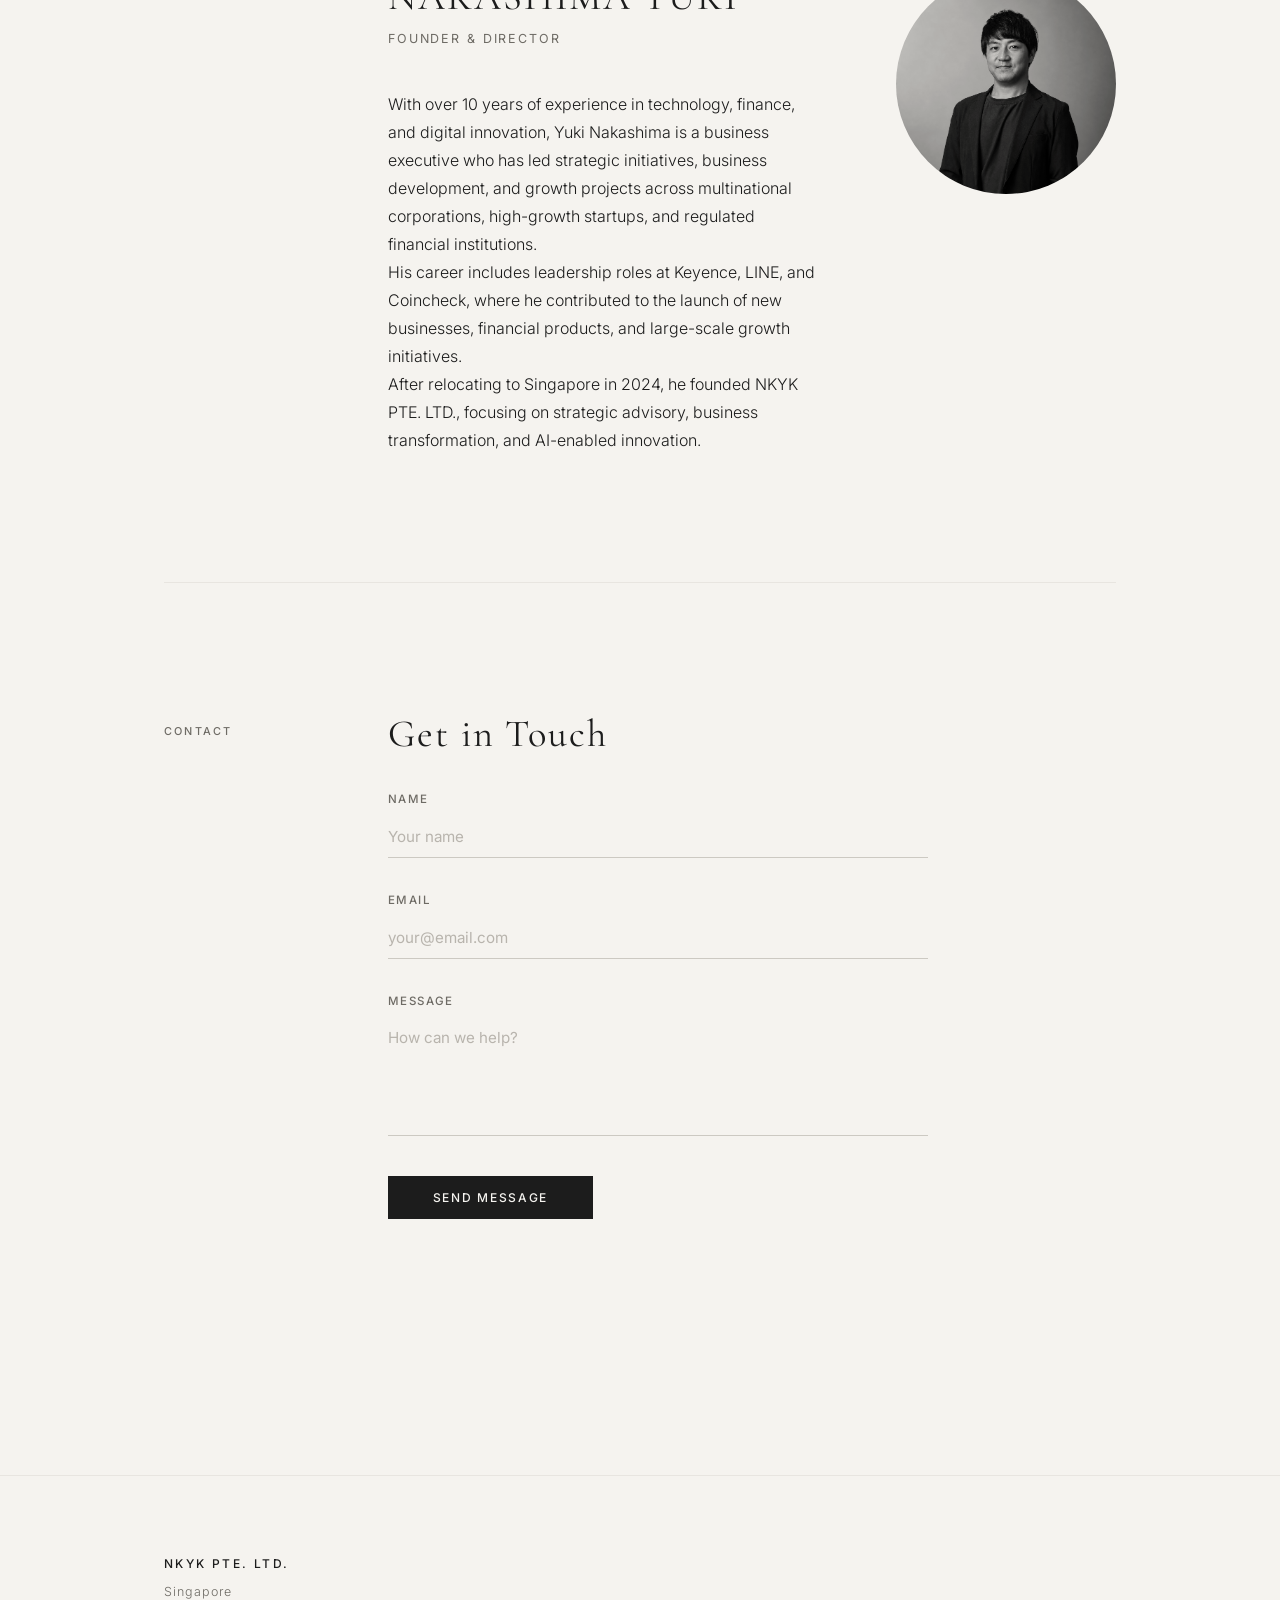
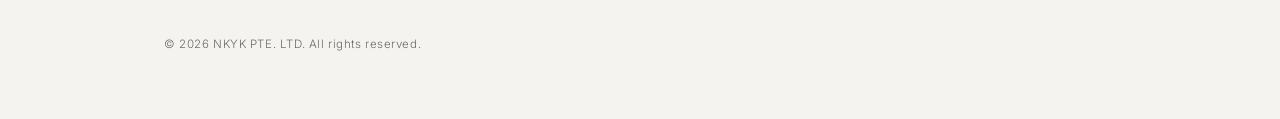
==== commit bf391059: "Reword founder bio opening sentence Co-Authored-By: Claude Sonnet 4.6 <noreply@anthropic.com>" ====
--- a/index.html
+++ b/index.html
@@ -123,7 +123,7 @@
           <h2 class="section-heading">NAKASHIMA YUKI</h2>
           <p class="founder-title">Founder &amp; Director</p>
           <p class="career-bio">
-            Yuki Nakashima is a business executive with more than 10 years of experience in technology, finance, and digital innovation. He has led strategic initiatives, business development, and growth projects across multinational corporations, high-growth startups, and regulated financial institutions.
+            With over 10 years of experience in technology, finance, and digital innovation, Yuki Nakashima is a business executive who has led strategic initiatives, business development, and growth projects across multinational corporations, high-growth startups, and regulated financial institutions.
           </p>
           <p class="career-bio">
             His career includes leadership roles at Keyence, LINE, and Coincheck, where he contributed to the launch of new businesses, financial products, and large-scale growth initiatives.
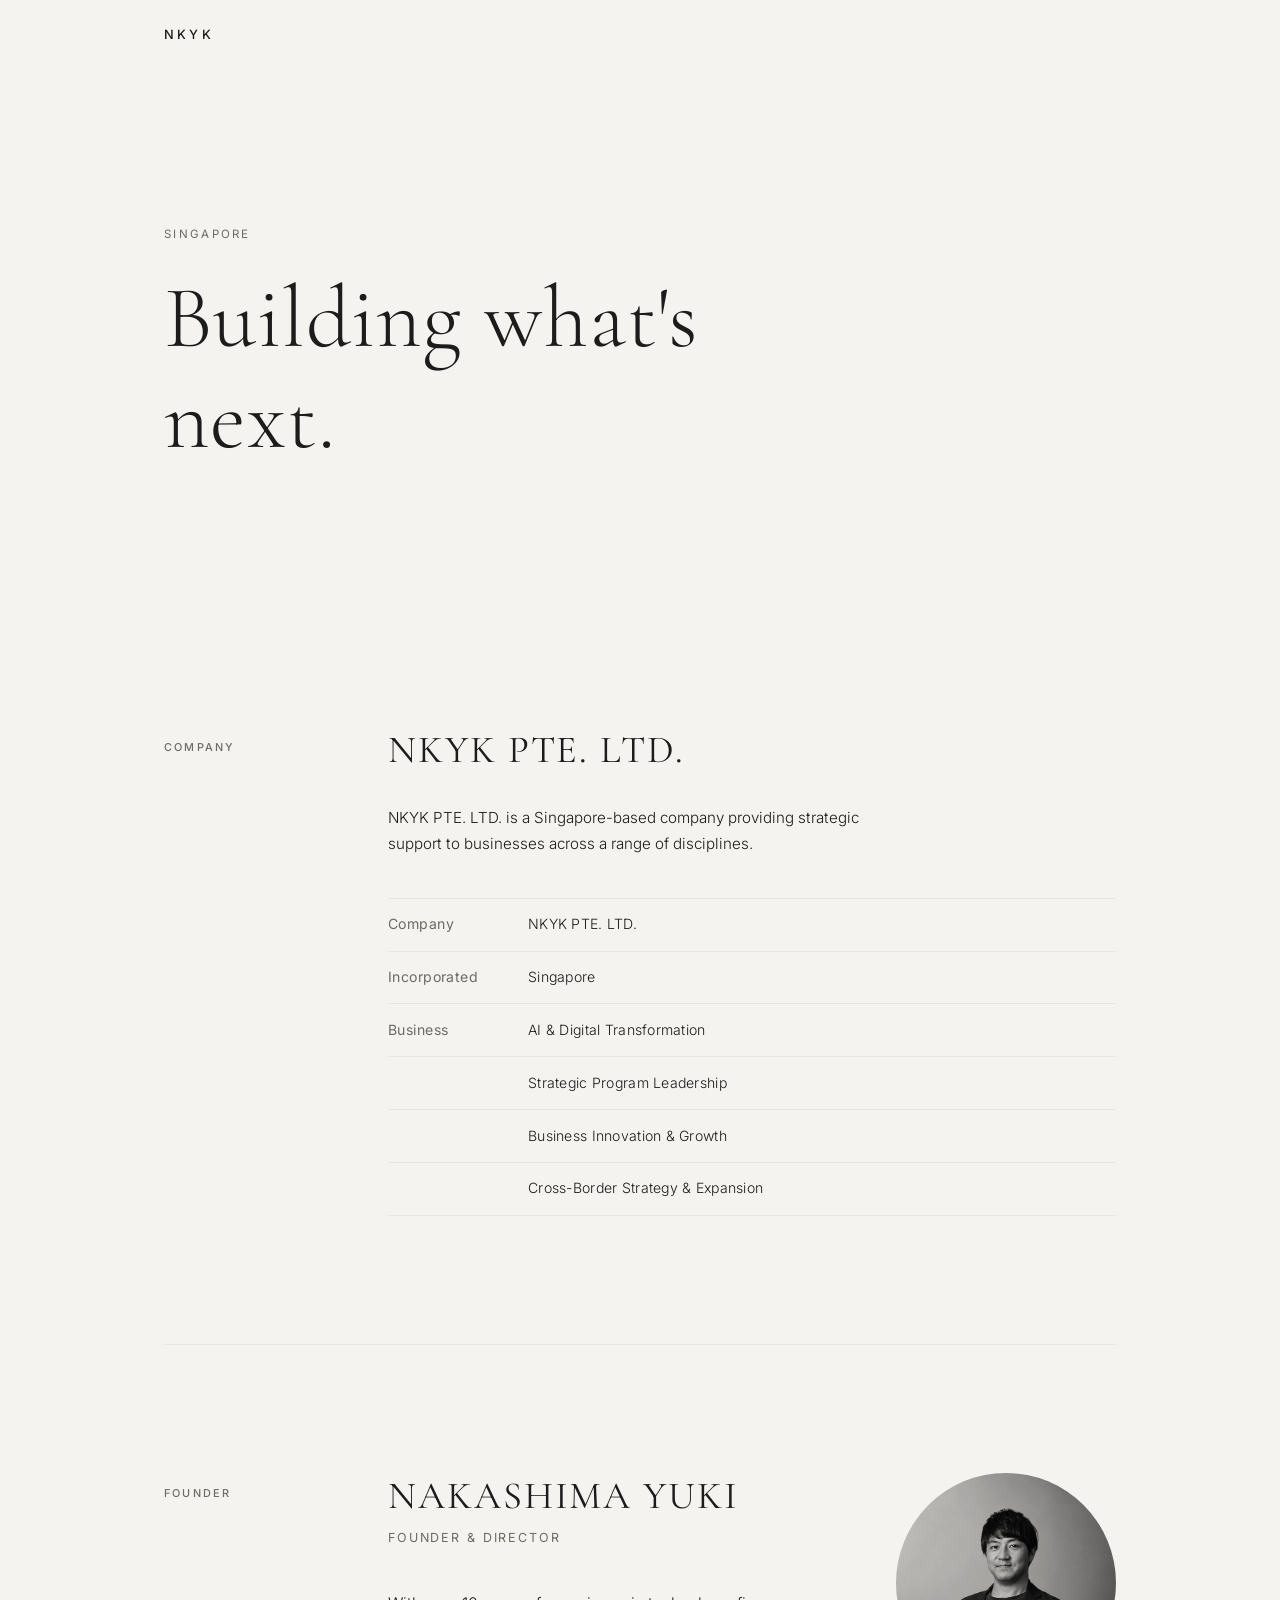
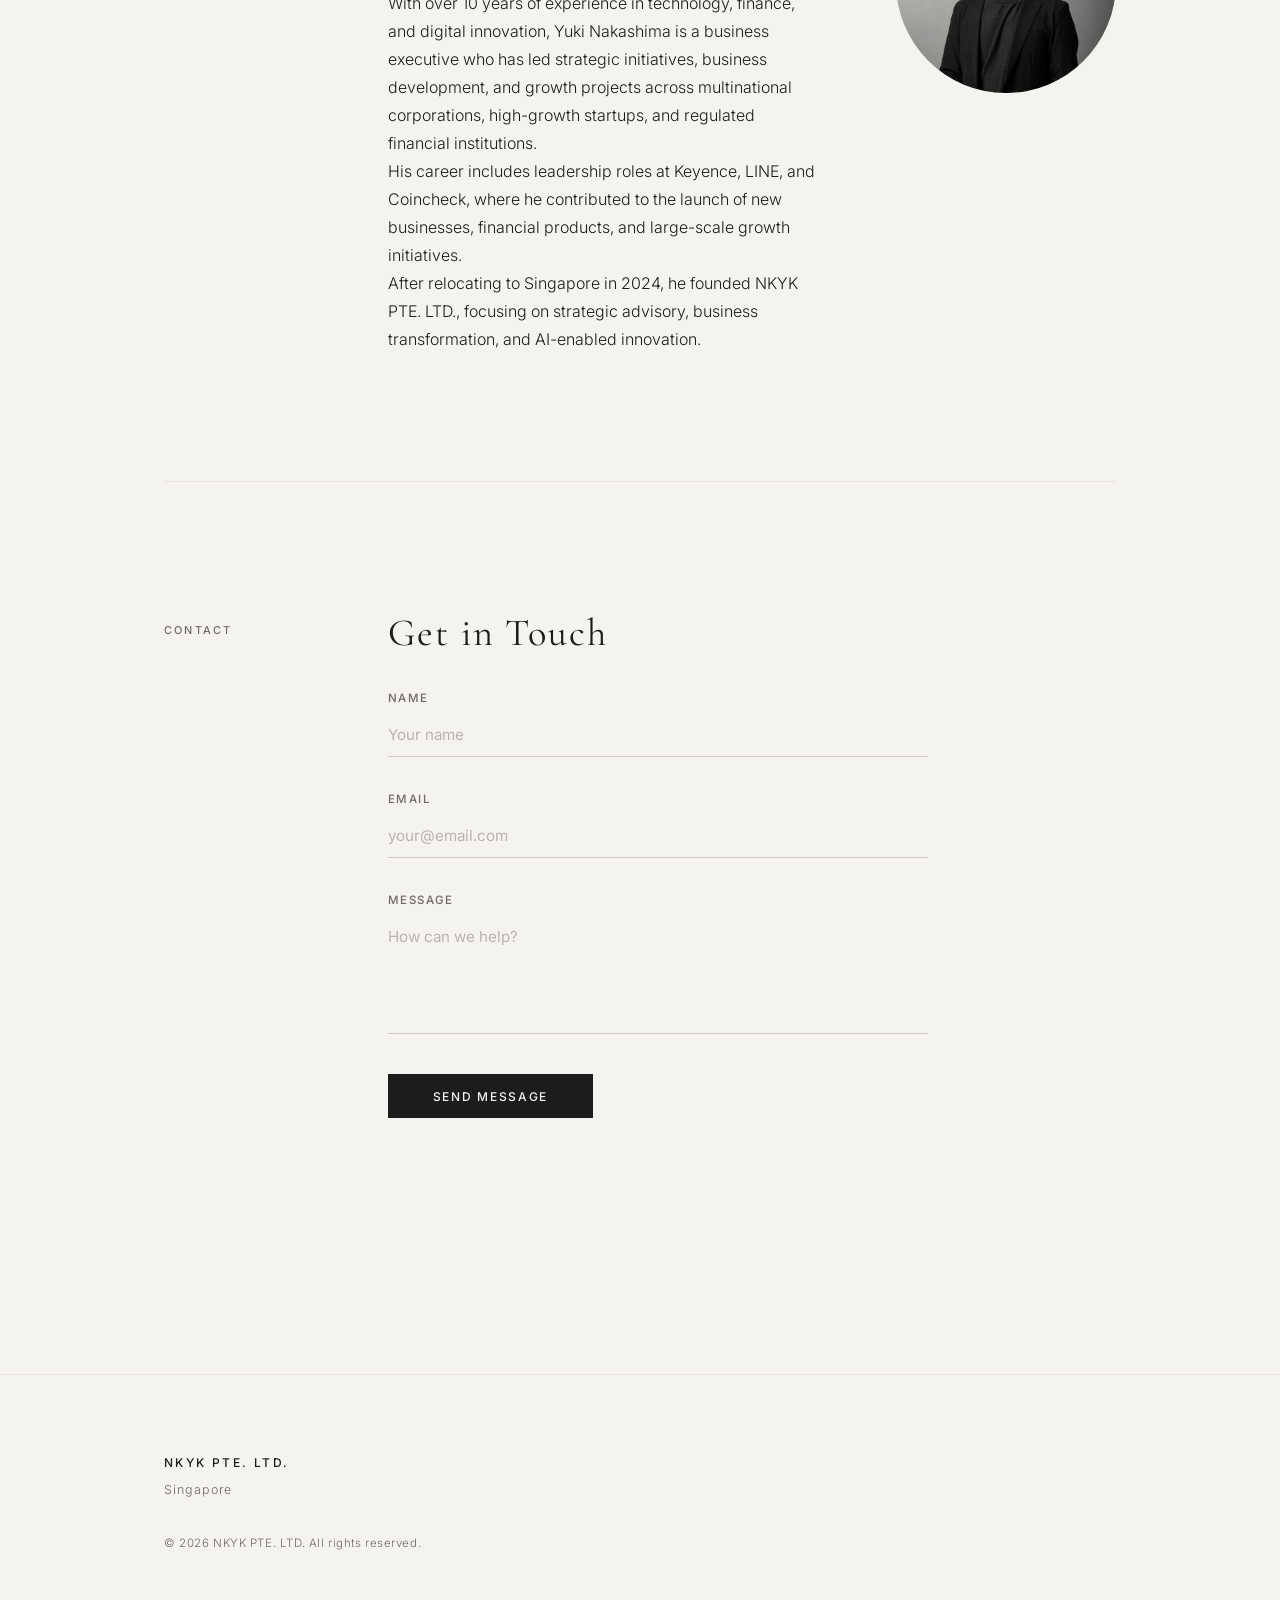
==== commit 072a487f: "Update hero copy and business lines Co-Authored-By: Claude Sonnet 4.6 <noreply@anthropic.com>" ====
--- a/index.html
+++ b/index.html
@@ -60,7 +60,7 @@
   <section class="hero">
     <div class="container">
       <p class="hero-label">Singapore</p>
-      <h1 class="hero-title">New value.<br>Built with technology.</h1>
+      <h1 class="hero-title">Building what's next.</h1>
     </div>
   </section>
 
@@ -98,7 +98,7 @@
           </div>
           <div class="detail-row">
             <dt></dt>
-            <dd>Executive Advisory</dd>
+            <dd>Cross-Border Strategy &amp; Expansion</dd>
           </div>
         </dl>
       </div>
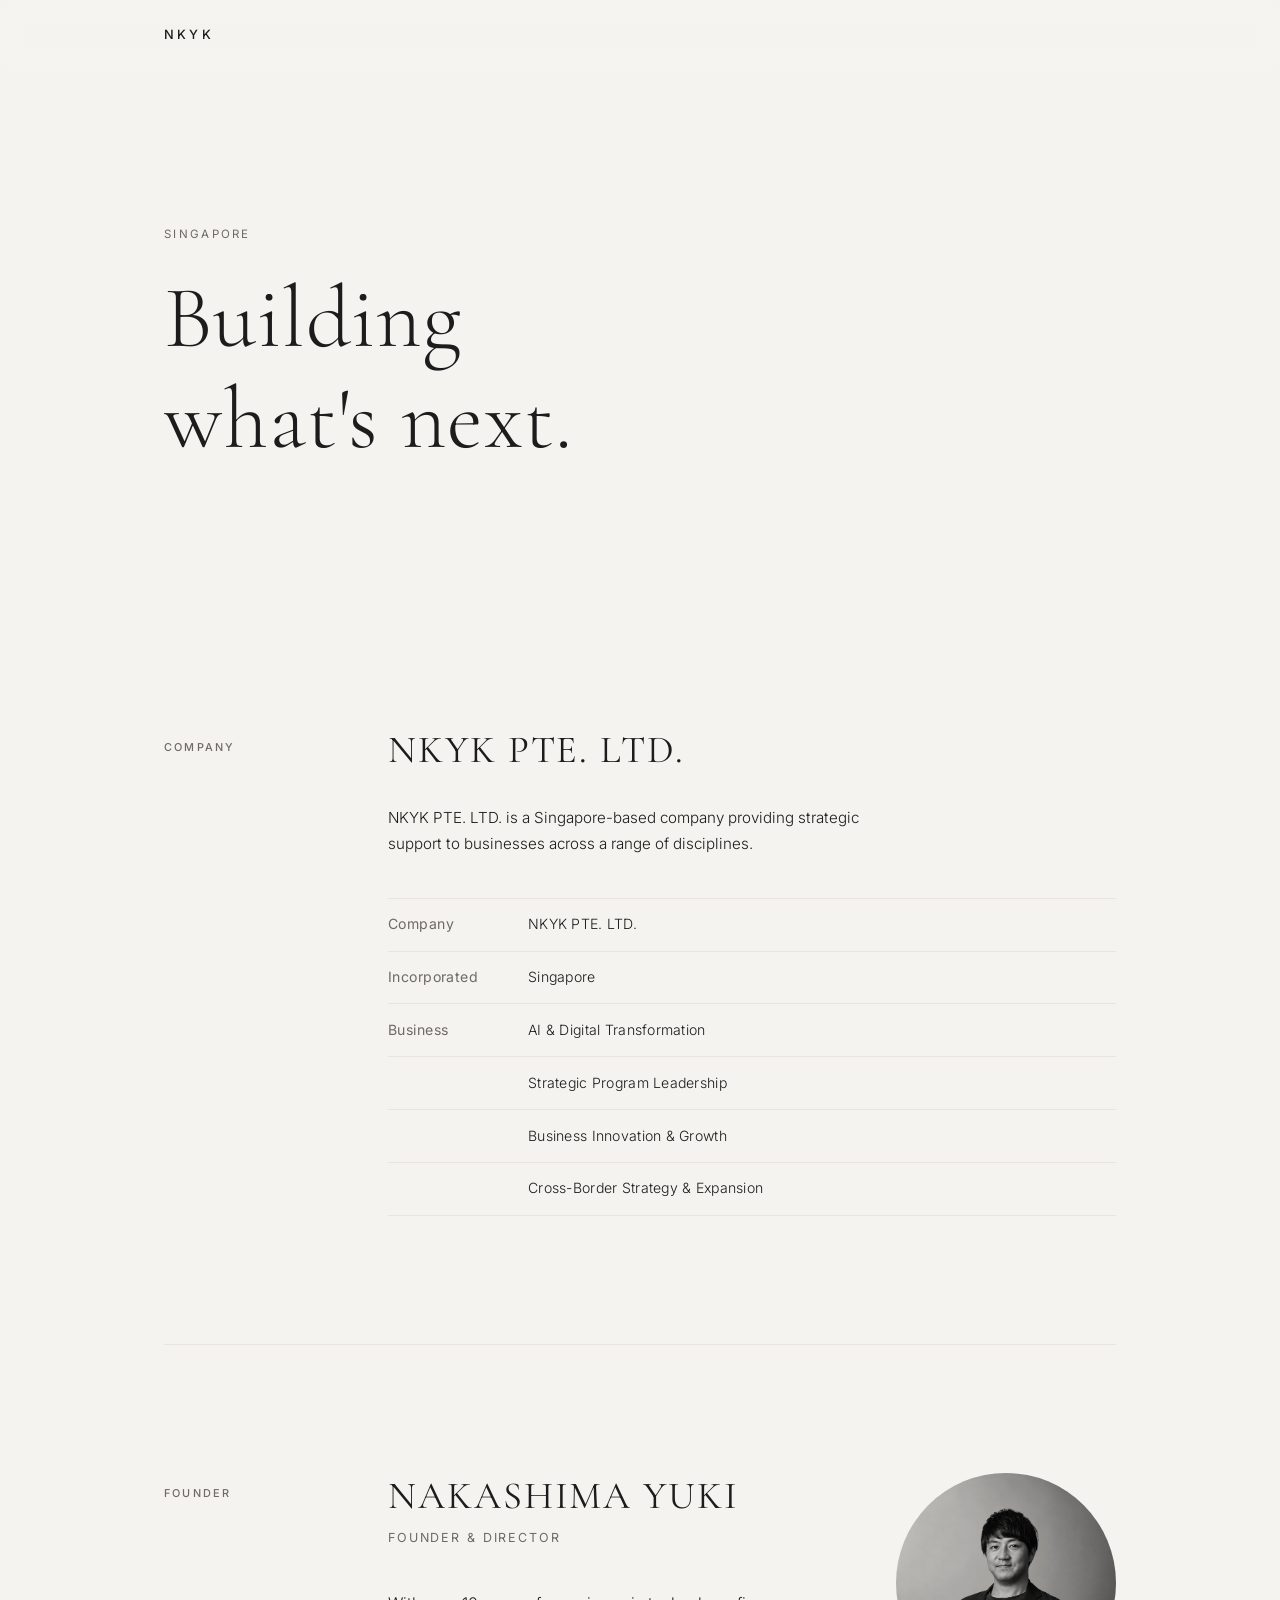
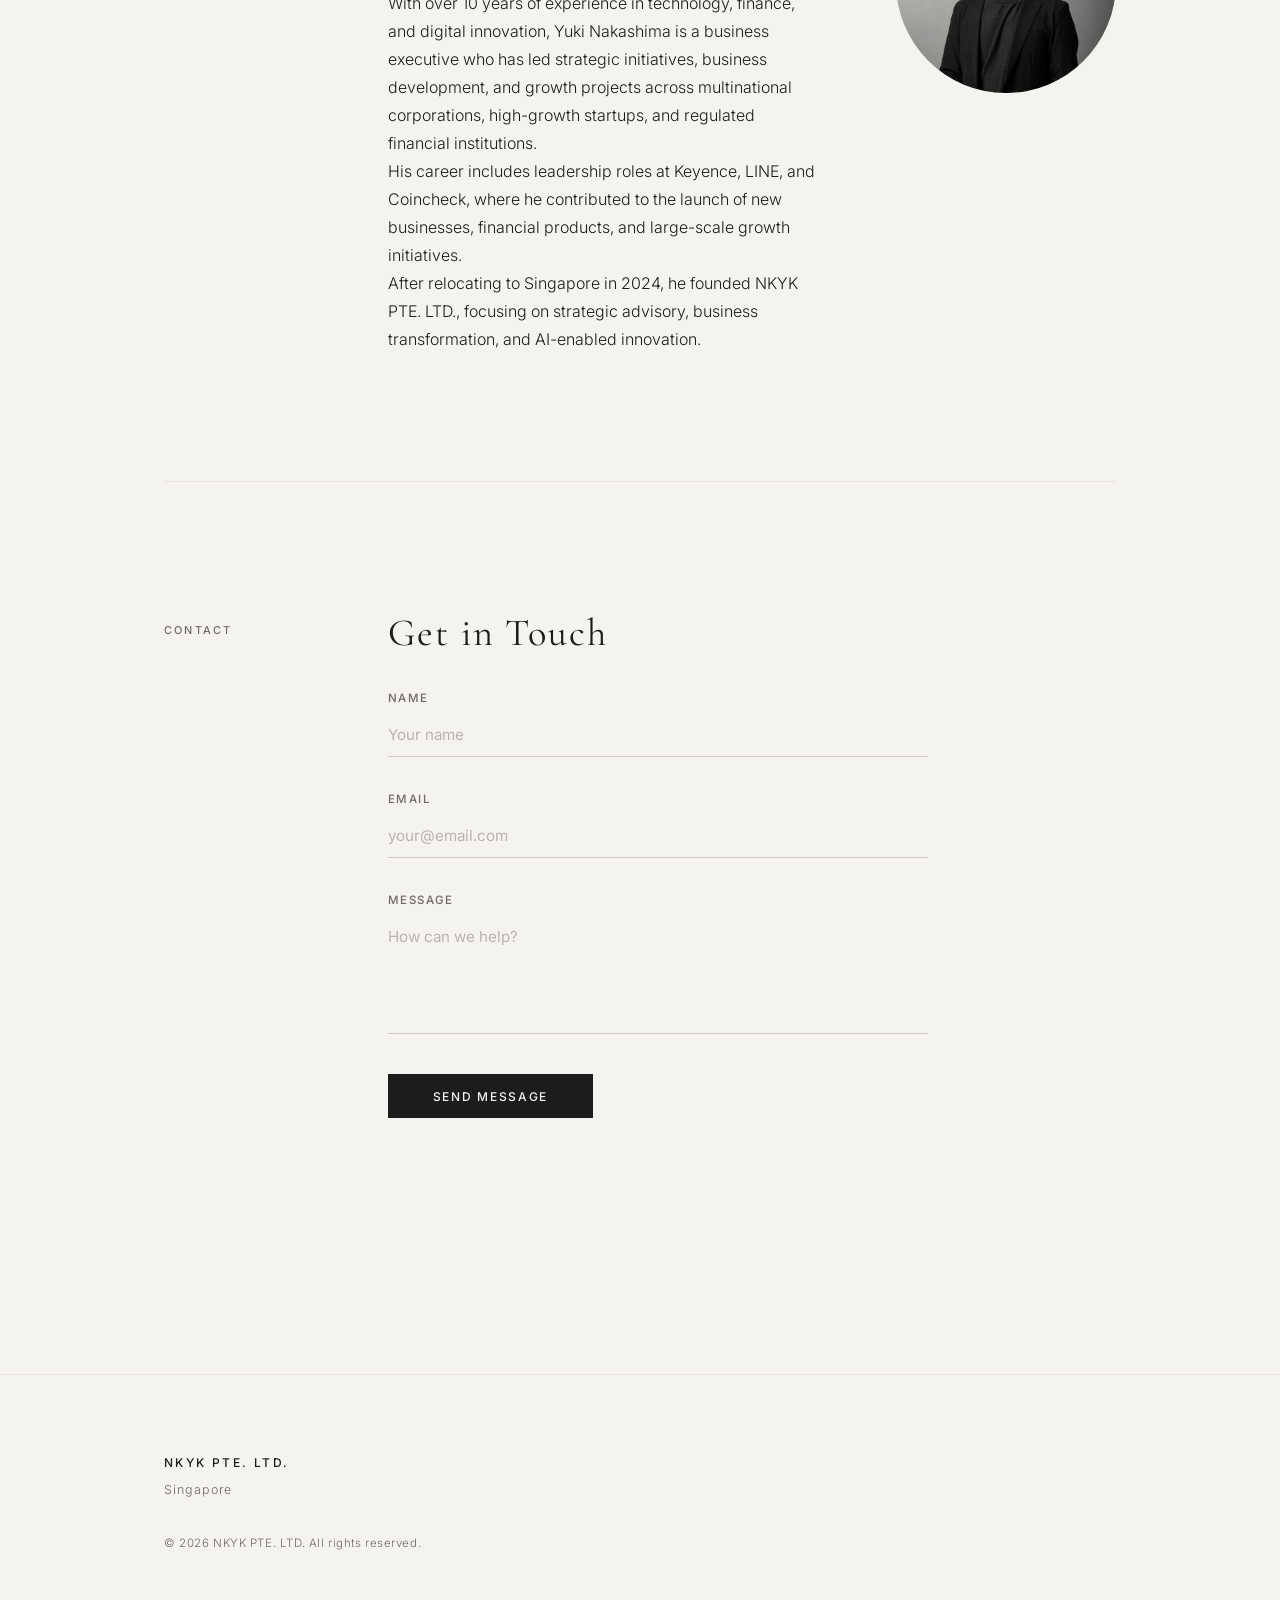
==== commit 1c863f6e: "Fix hero title line break Co-Authored-By: Claude Sonnet 4.6 <noreply@anthropic.com>" ====
--- a/index.html
+++ b/index.html
@@ -60,7 +60,7 @@
   <section class="hero">
     <div class="container">
       <p class="hero-label">Singapore</p>
-      <h1 class="hero-title">Building what's next.</h1>
+      <h1 class="hero-title">Building<br>what's next.</h1>
     </div>
   </section>
 
